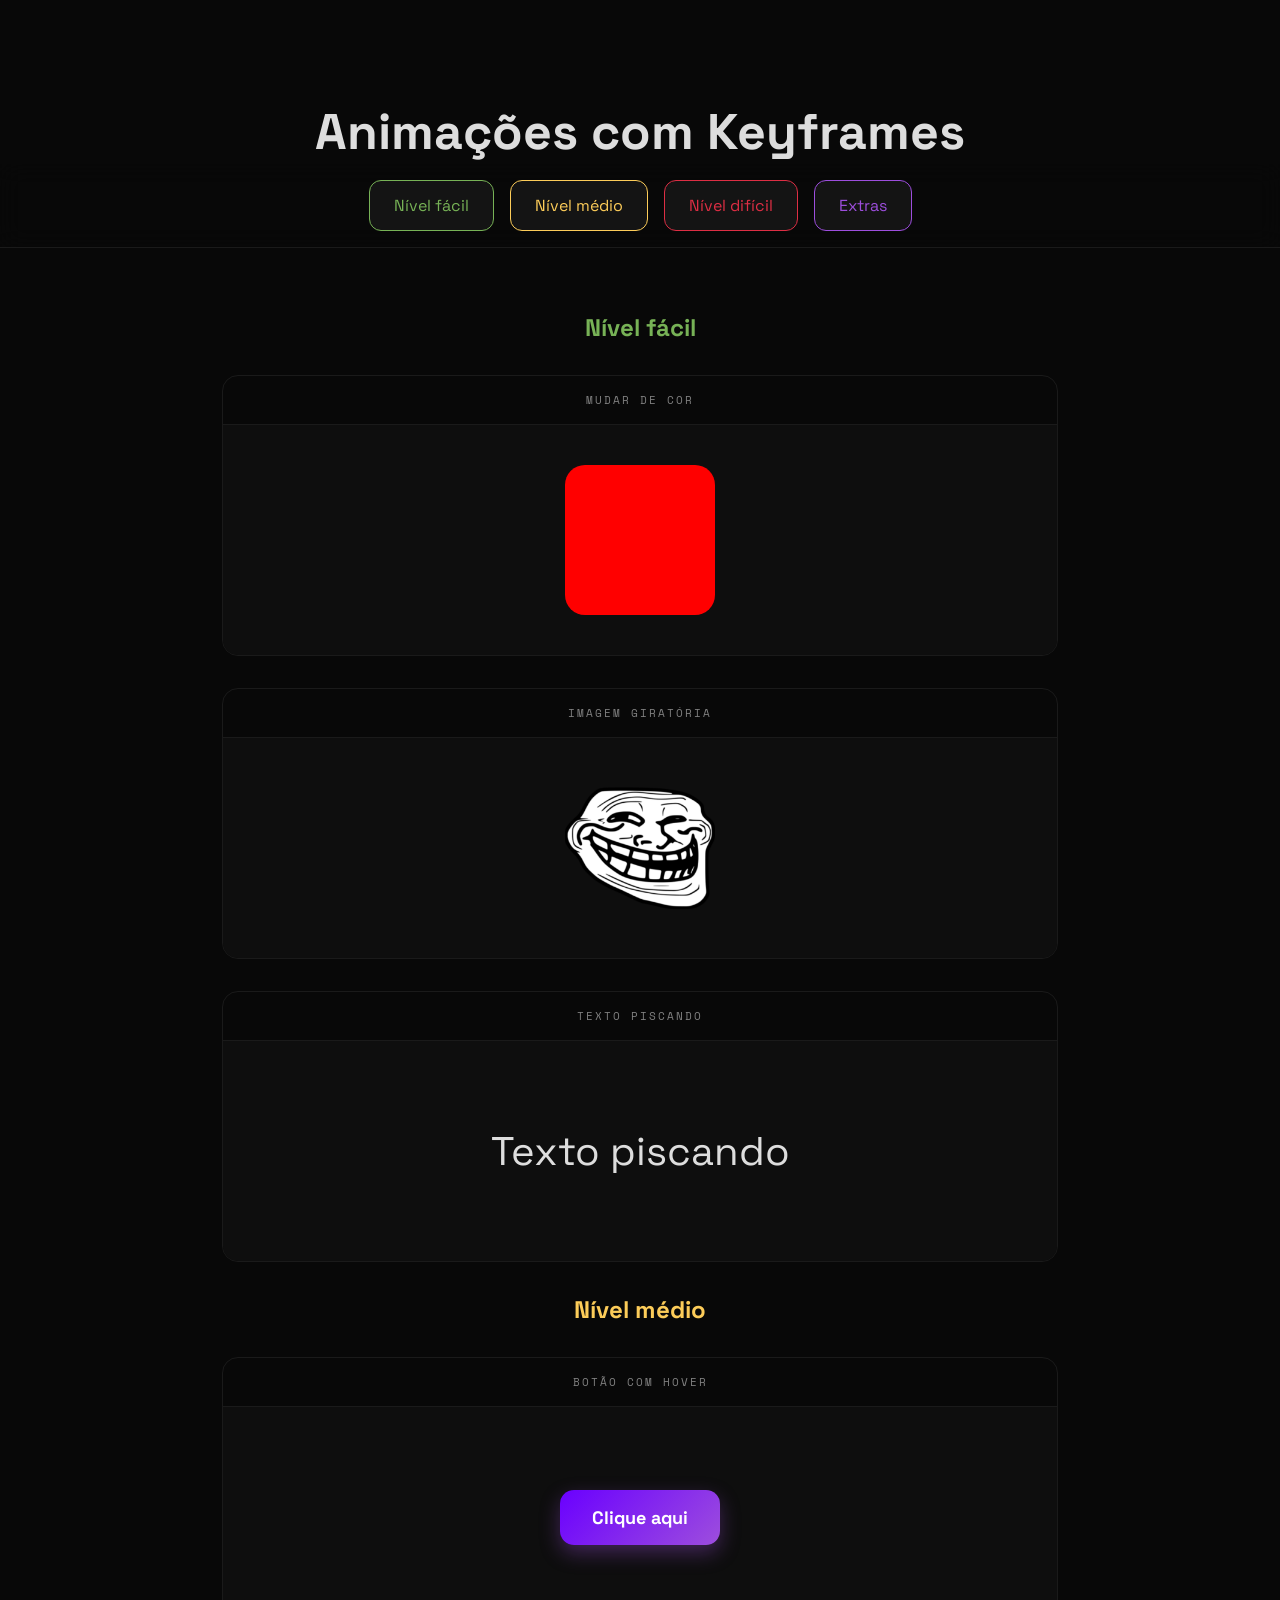
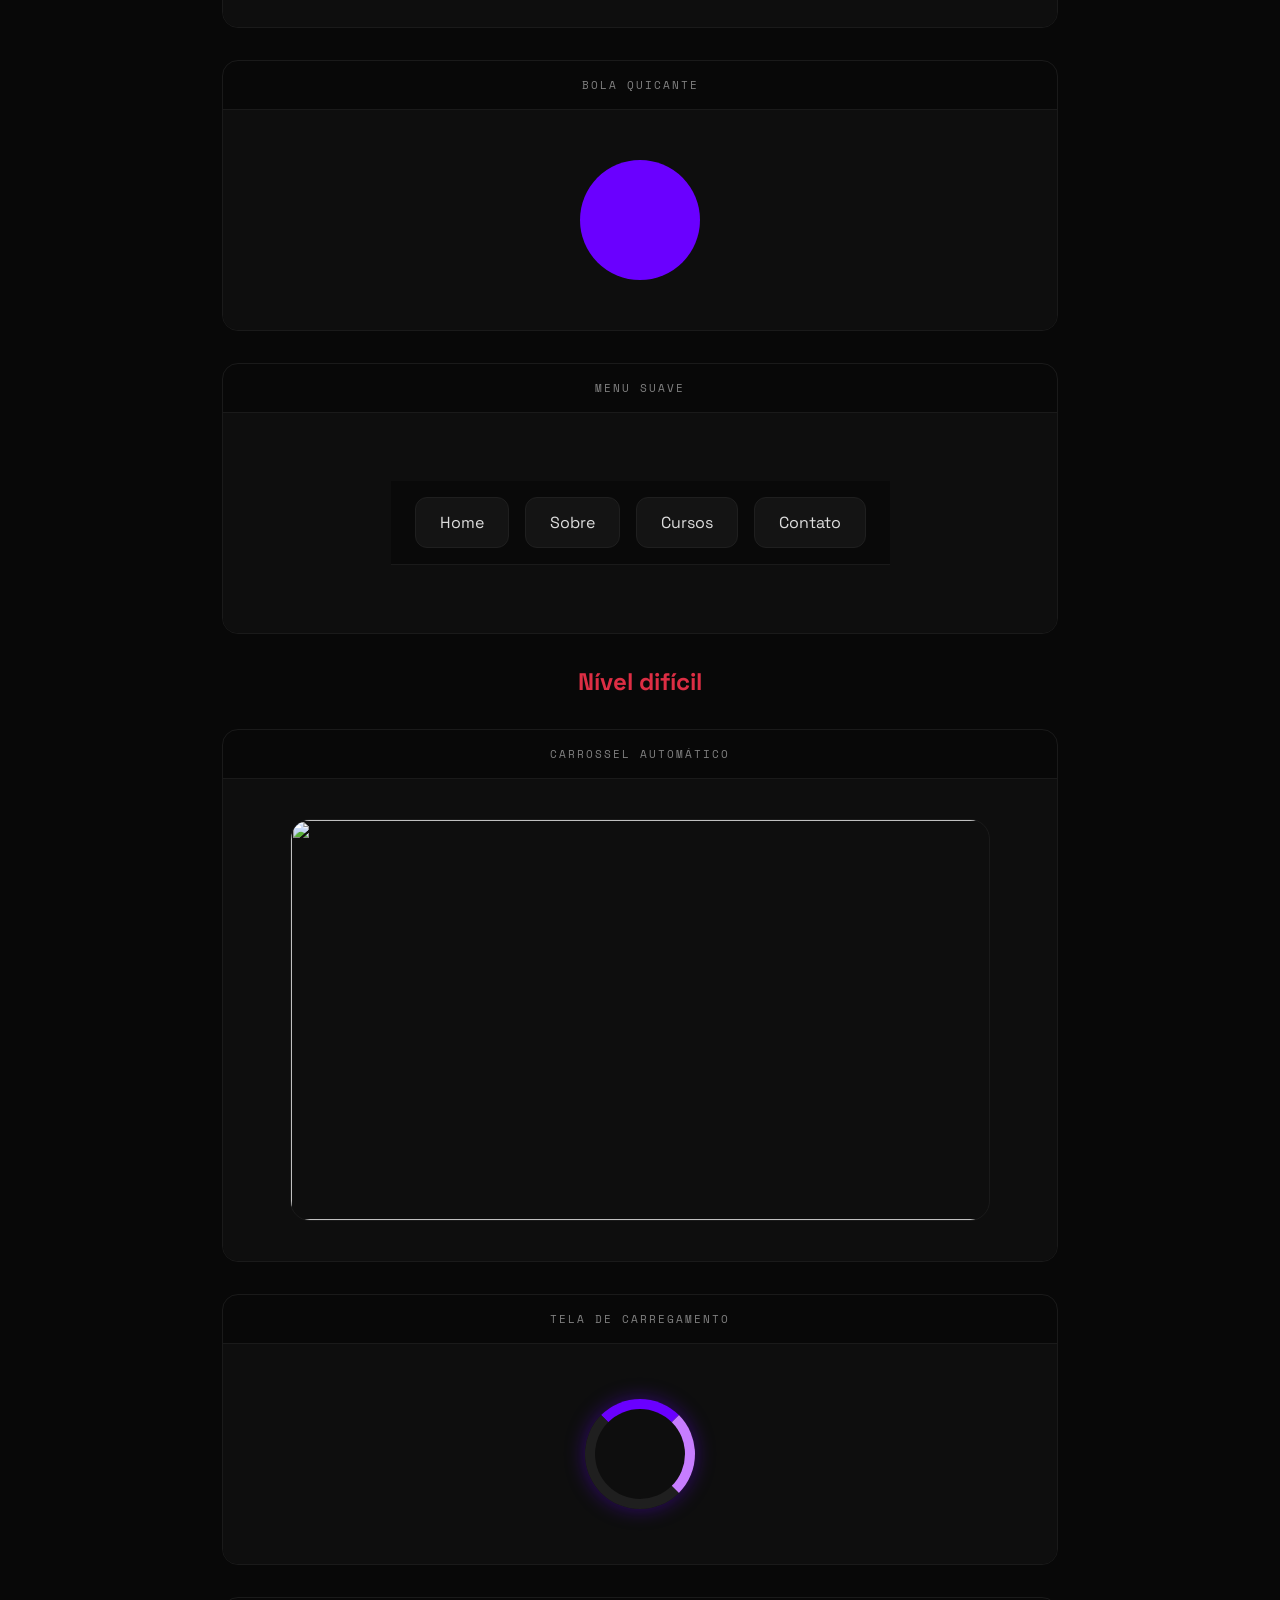
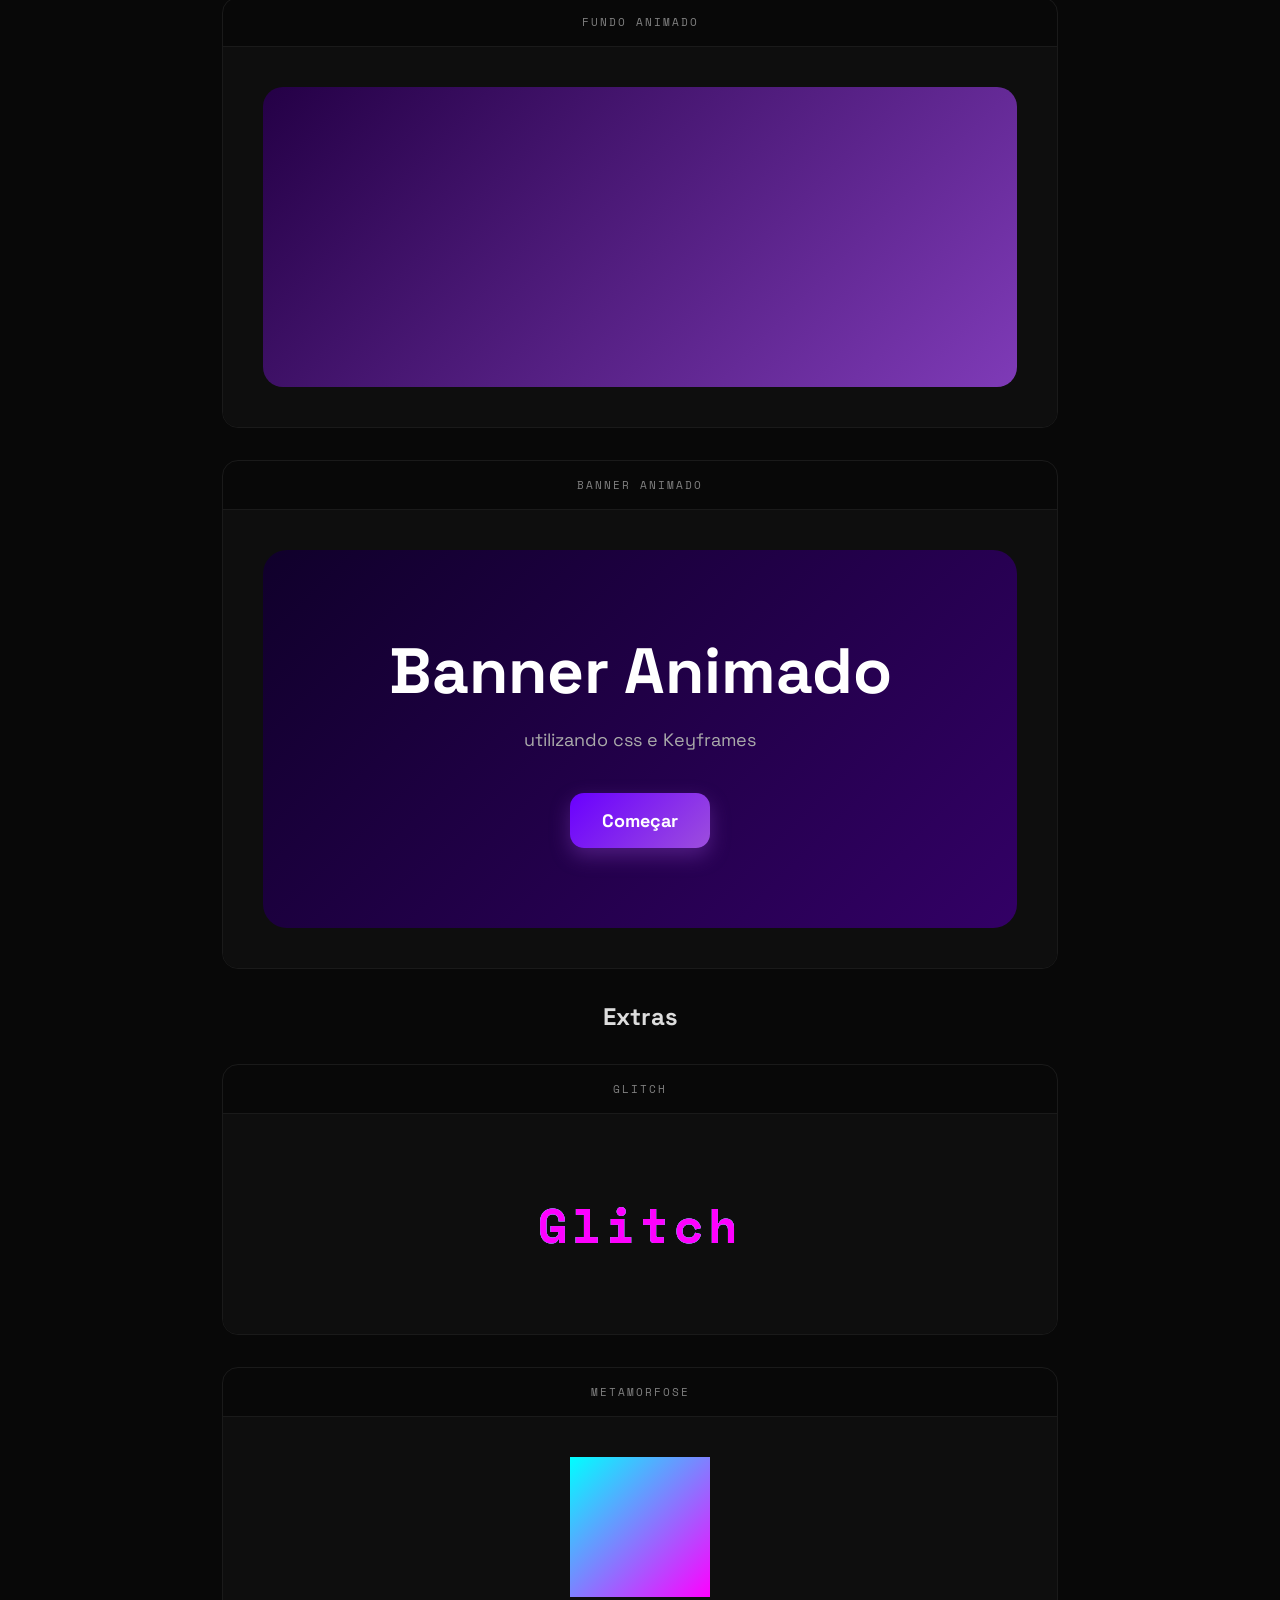
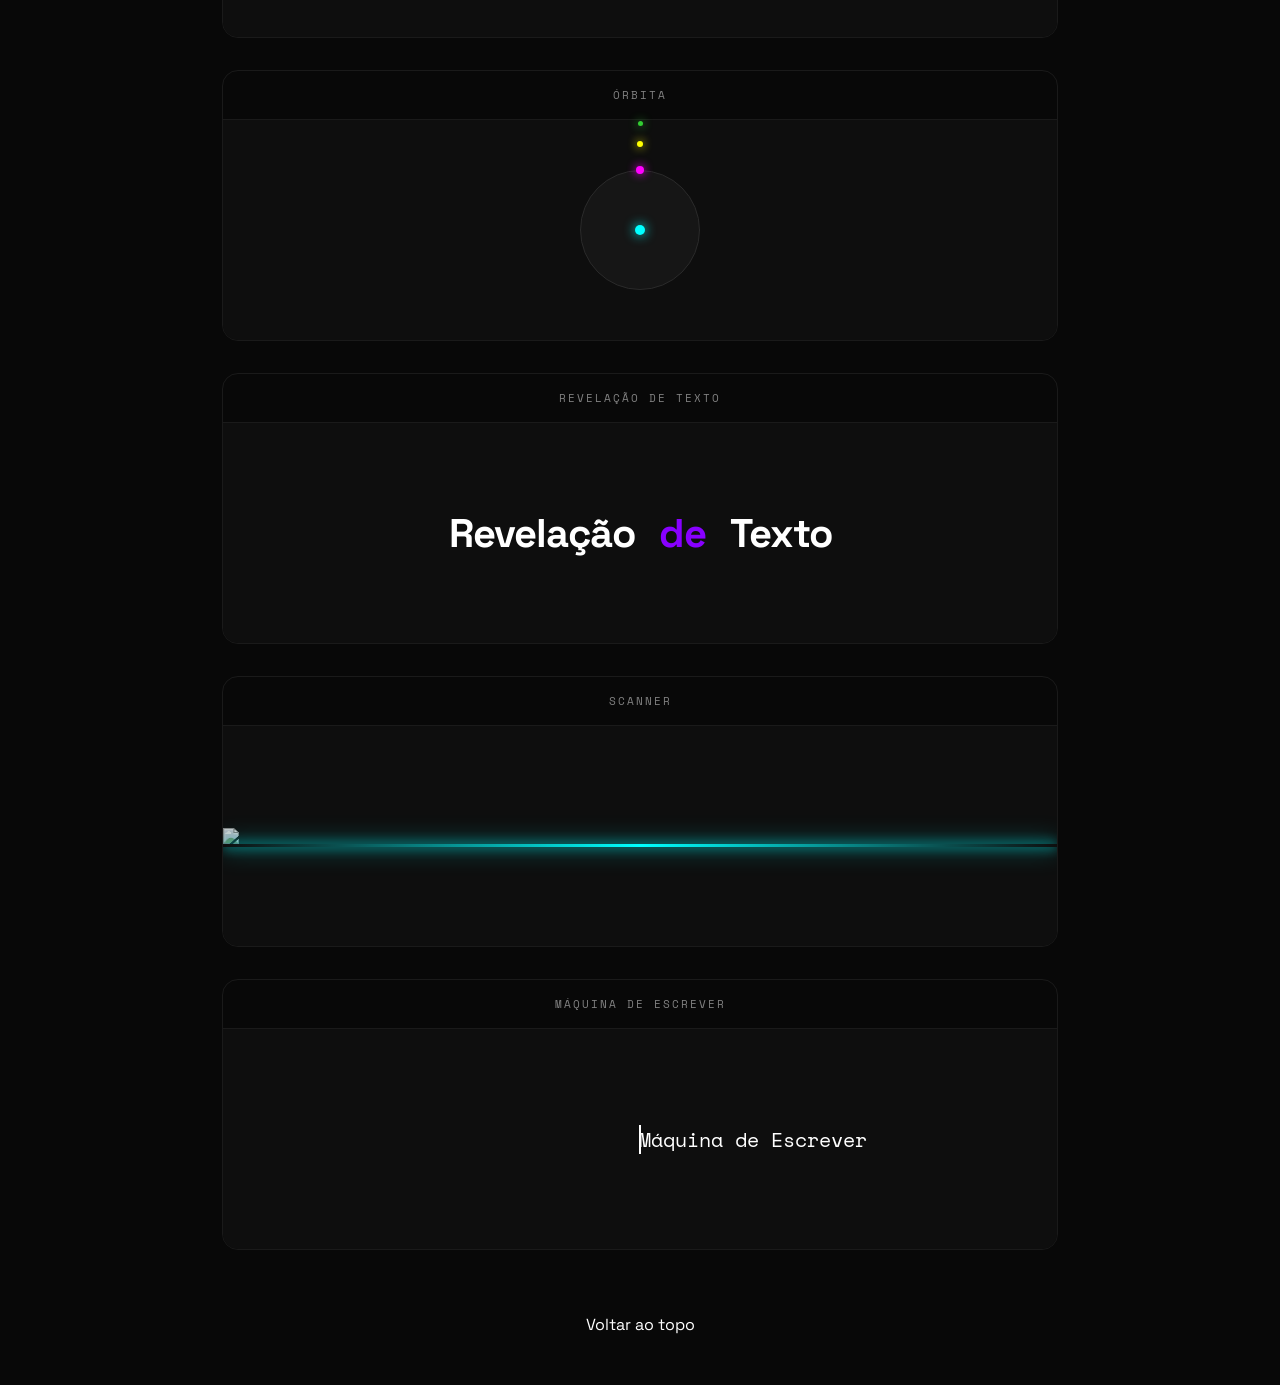
==== index.html @ 0db918b8 "adiciona menu para navegação facil" ====
<!doctype html>
<html lang="pt-br">
  <head>
    <meta charset="UTF-8" />
    <meta name="viewport" content="width=device-width, initial-scale=1.0" />
    <title>Keyframes CSS</title>
    <link rel="stylesheet" href="style.css" />
  </head>
  <body>
    <header>
      <h1>Animações com Keyframes</h1>
    </header>
    <nav>
      <a href="#facil" class="facil">Nível fácil</a>
      <a href="#medio" class="medio">Nível médio</a>
      <a href="#dificil" class="dificil">Nível difícil</a>
      <a href="#extra" class="extra">Extras</a>
    </nav>
    <main>

      <h2 class="facil" id="facil">Nível fácil</h2>
      <section>
        <h2>Mudar de cor</h2>
        <article>
          <div class="caixa"></div>
        </article>
      </section>
      <section>
        <h2>Imagem giratória</h2>
        <article>
          <div class="img">
            <img src="Trollface.png" width="150" />
          </div>
        </article>
      </section>
      <section>
        <h2>Texto piscando</h2>
        <article>
          <div class="piscando">Texto piscando</div>
        </article>
      </section>
      <h2 class="medio" id="medio">Nível médio</h2>
      <section>
        <h2>Botão com hover</h2>
        <article>
          <div class="botao">
            <button type="button">Clique aqui</button>
          </div>
        </article>
      </section>
      <section>
        <h2>Bola quicante</h2>
        <article>
          <div class="bola"></div>
        </article>
      </section>
      <section>
        <h2>Menu suave</h2>
        <article>
          <div class="menu">
            <nav>
              <a>Home</a>
              <a>Sobre</a>
              <a>Cursos</a>
              <a>Contato</a>
            </nav>
          </div>
        </article>
      </section>
      <h2 class="dificil" id="dificil">Nível difícil</h2>
      <section>
        <h2>Carrossel automático</h2>
        <article>
          <div class="carrossel">
            <div class="slides">
              <img src="https://picsum.photos/id/1015/700/400" />
              <img src="https://picsum.photos/id/1016/700/400" />
              <img src="https://picsum.photos/id/1018/700/400" />
              <img src="https://picsum.photos/id/1020/700/400" />
            </div>
          </div>
        </article>
      </section>
      <section>
        <h2>Tela de carregamento</h2>
        <article>
          <div class="loader"></div>
        </article>
      </section>
      <section>
        <h2>Fundo animado</h2>
        <article>
          <div class="fundoanimado"></div>
        </article>
      </section>
      <section>
        <h2>Banner animado</h2>
        <article>
          <div class="banner">
            <h1>Banner Animado</h1>
            <span>utilizando css e Keyframes</span>
            <br />
            <br />
            <br />
            <div class="botao">
              <button type="button">Começar</button>
            </div>
          </div>
        </article>
      </section>
      <h2 class="extra" id="extra">Extras</h2>
      <section>
        <h2>Glitch</h2>
        <article>
          <strong class="glitch">Glitch</strong>
        </article>
      </section>
      <section>
        <h2>Metamorfose</h2>
        <article>
          <div class="metamorfose"></div>
        </article>
      </section>
      <section>
        <h2>Órbita</h2>
        <article>
          <div class="orbita">
            <span></span>
            <span></span>
            <span></span>
          </div>
        </article>
      </section>
      <section>
        <h2>Revelação de Texto</h2>
        <article>
          <p class="revelar">
            <span>Revelação</span>
            <span>de</span>
            <span>Texto</span>
          </p>
        </article>
      </section>
      <section>
        <h2>Scanner</h2>
        <article>
          <figure class="scanner">
            <img src="https://picsum.photos/id/1025/700/400" />
          </figure>
        </article>
      </section>
      <section>
        <h2>Máquina de Escrever</h2>
        <article>
          <p class="maquinadeescrever">Máquina de Escrever</p>
        </article>
      </section>
    </main>
    <footer>
      <a href="#">Voltar ao topo</a>
    </footer>
  </body>
</html>
---- style.css ----
@import url("https://fonts.googleapis.com/css2?family=Space+Mono:wght@400;700&family=Space+Grotesk:wght@300;500;700&display=swap");

html {
  scroll-behavior: smooth;
}

* {
  margin: 0;
  padding: 0;
  box-sizing: border-box;
}

body {
  background-color: #080808;
  color: #ddd;
  font-family: "Space Grotesk", sans-serif;
}

header h1 {
  text-align: center;
  padding: 100px;
  animation: neon 10s infinite alternate;
  font-size: 50px;
  margin-bottom: -100px;
}

nav {
  display: flex;
  gap: 16px;
  justify-content: center;
  flex-wrap: wrap;
  padding: 16px 24px;
  position: sticky;
  top: 0;
  z-index: 100;
  background: rgba(8, 8, 8, 0.75);
  backdrop-filter: blur(12px);
  border-bottom: 1px solid #1a1a1a;
}

nav a {
  text-decoration: none;
  color: #ddd;
  background: #141414;
  padding: 14px 24px;
  border-radius: 12px;
  border: 1px solid #1f1f1f;
  transition: 0.3s ease;
  cursor: pointer;
}
nav a.facil {
  color: #77b256;
  border-color: #77b256;
}

nav a.medio {
  color: #fccc59;
  border-color: #fccc59;
}

nav a.dificil {
  color: #dd2e44;
  border-color: #dd2e44;
}

nav a.extra {
  color: #9d4edd;
  border-color: #9d4edd;
}

nav a.facil:hover {
  background: #77b256;
  color: #fff;
  box-shadow: 0 10px 20px rgba(119, 178, 86, 0.3);
}

nav a.medio:hover {
  background: #fccc59;
  color: #fff;
  box-shadow: 0 10px 20px rgba(252, 204, 89, 0.3);
}

nav a.dificil:hover {
  background: #dd2e44;
  color: #fff;
  box-shadow: 0 10px 20px rgba(221, 46, 68, 0.3);
}

nav a.extra:hover {
  background: #9d4edd;
  color: #fff;
  box-shadow: 0 10px 20px rgba(157, 77, 237, 0.3);
}

#facil,
#medio,
#dificil,
#extra {
  scroll-margin-top: 100px;
}

hr {
  margin: 0 auto;
  width: 500px;
  color: rgb(51, 51, 51);
}

h2 {
  text-align: center;
}

.facil {
  color: #77b256;
}

.medio {
  color: #fccc59;
}

.dificil {
  color: #dd2e44;
}

.caixa {
  border-radius: 20px;
  width: 150px;
  height: 150px;
  background-color: rgb(255, 0, 0);
  animation: cor 10s infinite alternate linear;
}

.img {
  animation: girar 10s infinite linear;
}

.img img {
  width: 150px;
  display: block;
}

.piscando {
  font-size: 40px;
  animation: piscando 2s infinite alternate linear;
}

.botao button {
  background: linear-gradient(135deg, #6a00ff, #9d4edd);
  color: white;
  border: none;
  padding: 16px 32px;
  font-size: 18px;
  font-family: "Space Grotesk", sans-serif;
  font-weight: bold;
  border-radius: 14px;
  cursor: pointer;
  transition: all 0.3s ease;
  box-shadow: 0 8px 20px rgba(157, 78, 221, 0.35);
}

.botao button:hover {
  transform: translateY(-4px) scale(1.05);
  box-shadow: 0 12px 28px rgba(157, 78, 221, 0.5);
  background: linear-gradient(135deg, #7b2cff, #c77dff);
}

.bola {
  border-radius: 100%;
  width: 120px;
  height: 120px;
  background-color: #6a00ff;
  animation: quicar 3s infinite linear;
}

.menu {
  display: flex;
  gap: 16px;
  justify-content: center;
  flex-wrap: wrap;
  animation: aparecerMenu 1s ease-out;
}

.menu nav {
  display: flex;
  gap: 16px;
  flex-wrap: wrap;
  justify-content: center;
}

.menu a {
  text-decoration: none;
  color: #ddd;
  background: #141414;
  padding: 14px 24px;
  border-radius: 12px;
  border: 1px solid #1f1f1f;
  transition: 0.3s ease;
  cursor: pointer;
}

.menu a:hover {
  background: #6a00ff;
  transform: translateY(-4px);
  box-shadow: 0 10px 20px rgba(106, 0, 255, 0.3);
}

.carrossel {
  width: 700px;
  max-width: 100%;
  border-radius: 20px;
  overflow: hidden;
  border: 1px solid #1a1a1a;
}

.slides {
  display: flex;
  width: max-content;
  animation: slide 16s infinite ease-in-out;
}

.slides img {
  width: 700px;
  height: 400px;
  object-fit: cover;
  flex-shrink: 0;
  display: block;
  transition: transform 0.5s;
}

.slides img:hover {
  transform: scale(1.05);
}

.loader {
  width: 110px;
  height: 110px;
  border-radius: 50%;
  border: 10px solid #1f1f1f;
  border-top: 10px solid #6a00ff;
  border-right: 10px solid #c77dff;
  animation: girar 1s linear infinite;
  box-shadow: 0 0 20px rgba(106, 0, 255, 0.4);
}

.fundoanimado {
  width: 900px;
  max-width: 100%;
  min-height: 300px;
  border-radius: 20px;
  background: linear-gradient(-45deg, #6a00ff, #3c096c, #9d4edd, #240046);
  background-size: 400% 400%;
  animation: fundoanimado 12s infinite linear;
}

.banner {
  width: 900px;
  max-width: 100%;
  padding: 80px 32px;
  border-radius: 24px;
  text-align: center;
  background: linear-gradient(135deg, #10002b, #440083, #6d00d3);
  background-size: 300% 300%;
  animation: fundoanimado 8s linear infinite;
  position: relative;
}

.banner h1 {
  position: relative;
  font-size: 64px;
  margin-bottom: 16px;
  color: white;
  animation: flutuar 3s ease-in-out infinite;
}

.banner span {
  color: #aaa;
  font-size: 18px;
}

main {
  max-width: 900px;
  margin: 0 auto;
  padding: 64px 32px;
  display: grid;
  gap: 32px;
}

section {
  border: 1px solid #1a1a1a;
  border-radius: 16px;
  overflow: hidden;
  position: relative;
  z-index: 1;
}

section h2 {
  font-family: "Space Mono", monospace;
  font-size: 11px;
  font-weight: 400;
  color: #808080;
  letter-spacing: 2px;
  text-transform: uppercase;
  padding: 16px 24px;
  border-bottom: 1px solid #1a1a1a;
}

section > article {
  background: #0e0e0e;
  min-height: 220px;
  display: flex;
  justify-content: center;
  align-items: center;
  padding: 40px;
}

section > p {
  font-size: 11px;
  color: #333;
  padding: 12px 24px;
  border-top: 1px solid #1a1a1a;
}

@keyframes cor {
  0% {
    background-color: rgb(255, 0, 0);
  }
  25% {
    background-color: orange;
  }
  50% {
    background-color: yellow;
  }
  75% {
    background-color: rgb(12, 138, 255);
  }
  100% {
    background-color: rgb(111, 0, 255);
  }
}

@keyframes girar {
  from {
    transform: rotate(0deg);
  }
  to {
    transform: rotate(360deg);
  }
}

@keyframes piscando {
  0% {
    opacity: 0;
  }
  100% {
    opacity: 1;
  }
}

@keyframes quicar {
  70% {
    transform: translateY(0px);
  }
  80% {
    transform: translateY(-18px);
  }
  90% {
    transform: translateY(0px);
  }
  95% {
    transform: translateY(-8.4px);
  }
  97% {
    transform: translateY(0px);
  }
  99% {
    transform: translateY(-3.6px);
  }
  100% {
    transform: translateY(0);
  }
}

@keyframes aparecerMenu {
  from {
    opacity: 0;
    transform: translateY(-40px);
  }
  to {
    opacity: 1;
    transform: translateY(0);
  }
}

@keyframes slide {
  0%,
  20% {
    transform: translateX(0);
  }
  25%,
  45% {
    transform: translateX(-700px);
  }
  50%,
  70% {
    transform: translateX(-1400px);
  }
  75%,
  95% {
    transform: translateX(-2100px);
  }
  100% {
    transform: translateX(0);
  }
}

@keyframes fundoanimado {
  0% {
    background-position: 0% 50%;
  }
  50% {
    background-position: 100% 50%;
  }
  100% {
    background-position: 0% 50%;
  }
}

@keyframes flutuar {
  0%,
  100% {
    transform: translateY(0);
  }
  50% {
    transform: translateY(-10px);
  }
}

@keyframes neon {
  0% {
    text-shadow:
      0 0 10px rgb(255, 0, 0),
      0 0 20px rgb(255, 0, 0);
  }
  25% {
    text-shadow:
      0 0 10px orange,
      0 0 20px orange;
  }
  50% {
    text-shadow:
      0 0 10px yellow,
      0 0 20px yellow;
  }
  75% {
    text-shadow:
      0 0 10px rgb(12, 138, 255),
      0 0 20px rgb(12, 138, 255);
  }
  100% {
    text-shadow:
      0 0 10px rgb(111, 0, 255),
      0 0 20px rgb(111, 0, 255);
  }
}

.glitch {
  display: inline-block;
  font-family: "Space Mono", monospace;
  font-size: 48px;
  font-weight: 700;
  color: white;
  position: relative;
  letter-spacing: 5px;
}

.glitch::before,
.glitch::after {
  content: "Glitch";
  position: absolute;
  top: 0;
  left: 0;
}

.glitch::before {
  color: cyan;
  animation: g1 3s infinite;
}

.glitch::after {
  color: magenta;
  animation: g2 3s infinite;
}

@keyframes g1 {
  0%,
  85%,
  100% {
    opacity: 0;
    transform: translateX(0);
  }
  87% {
    opacity: 1;
    transform: translateX(-4px);
  }
  89% {
    opacity: 1;
    transform: translateX(4px);
  }
  91% {
    opacity: 0;
  }
}

@keyframes g2 {
  0%,
  85%,
  100% {
    opacity: 0;
    transform: translateX(0);
  }
  87% {
    opacity: 1;
    transform: translateX(4px);
  }
  89% {
    opacity: 1;
    transform: translateX(-4px);
  }
  91% {
    opacity: 0;
  }
}

.metamorfose {
  width: 140px;
  height: 140px;
  background: linear-gradient(135deg, cyan, magenta);
  animation: metamorfose 8s ease-in-out infinite;
}

@keyframes metamorfose {
  0% {
    border-radius: 60% 40% 30% 70% / 60% 30% 70% 40%;
  }
  20% {
    border-radius: 30% 60% 70% 40% / 50% 60% 30% 60%;
  }
  40% {
    border-radius: 50% 50% 20% 80% / 25% 80% 20% 75%;
  }
  60% {
    border-radius: 70% 30% 60% 40% / 40% 40% 60% 60%;
  }
  80% {
    border-radius: 20% 80% 40% 60% / 70% 20% 80% 30%;
  }
  100% {
    border-radius: 60% 40% 30% 70% / 60% 30% 70% 40%;
  }
}

.orbita {
  width: 120px;
  height: 120px;
  border-radius: 50%;
  background-color: #161616;
  border: 1px solid #2a2a2a;
  position: relative;
  display: flex;
  align-items: center;
  justify-content: center;
}

.orbita::before {
  content: "";
  width: 10px;
  height: 10px;
  border-radius: 50%;
  background-color: cyan;
  box-shadow: 0 0 12px cyan;
}

.orbita span {
  position: absolute;
  border-radius: 50%;
  display: flex;
  align-items: flex-start;
  justify-content: center;
}

.orbita span::after {
  content: "";
  display: block;
  border-radius: 50%;
  margin-top: -4px;
}

.orbita span:nth-child(1) {
  width: 120px;
  height: 120px;
  animation: orbitar 3s linear infinite;
}

.orbita span:nth-child(1)::after {
  width: 8px;
  height: 8px;
  background-color: magenta;
  box-shadow: 0 0 10px magenta;
}

.orbita span:nth-child(2) {
  width: 170px;
  height: 170px;
  animation: orbitar 5s linear infinite reverse;
}

.orbita span:nth-child(2)::after {
  width: 6px;
  height: 6px;
  background-color: yellow;
  box-shadow: 0 0 10px yellow;
}

.orbita span:nth-child(3) {
  width: 210px;
  height: 210px;
  animation: orbitar 8s linear infinite;
}

.orbita span:nth-child(3)::after {
  width: 5px;
  height: 5px;
  background-color: limegreen;
  box-shadow: 0 0 10px limegreen;
}

@keyframes orbitar {
  from {
    transform: rotate(0deg);
  }
  to {
    transform: rotate(360deg);
  }
}

.revelar {
  display: flex;
  gap: 24px;
  font-size: 40px;
  font-weight: 700;
  color: white;
  letter-spacing: -1px;
}

.revelar span {
  display: inline-block;
  opacity: 0;
  transform: translateY(30px);
  animation: revelar 5s cubic-bezier(0.16, 1, 0.3, 1) forwards infinite;
}

.revelar span:nth-child(1) {
  animation-delay: 0s;
}
.revelar span:nth-child(2) {
  animation-delay: 0.15s;
  color: rgb(136, 0, 255);
}
.revelar span:nth-child(3) {
  animation-delay: 0.3s;
}

@keyframes revelar {
  0% {
    opacity: 0;
    transform: translateY(30px);
  }
  60% {
    opacity: 1;
    transform: translateY(-4px);
  }
  80% {
    opacity: 1;
    transform: translateY(2px);
  }
  100% {
    opacity: 1;
    transform: translateY(0);
  }
}

.scanner {
  position: relative;
  width: calc(100% + 80px);
  margin: -40px;
}

.scanner img {
  width: 100%;
  display: block;
  filter: grayscale(60%) brightness(0.8);
}

.scanner::after {
  content: "";
  position: absolute;
  left: 0;
  right: 0;
  height: 3px;
  background: linear-gradient(to right, transparent, cyan, transparent);
  box-shadow:
    0 0 12px cyan,
    0 0 24px cyan;
  animation: scan 3s ease-in-out infinite alternate;
}

@keyframes scan {
  0% {
    top: 1%;
  }
  100% {
    top: 99%;
  }
}

.maquinadeescrever {
  font-family: "Space Mono", monospace;
  font-size: 20px;
  color: #ffffff;
  white-space: nowrap;
  width: 0;
  border-right: 2px solid #ffffff;
  animation:
    digitar 2s steps(26) infinite alternate,
    cursor 0.6s step-end infinite;
}

@keyframes digitar {
  from {
    width: 0;
  }
  to {
    width: 312px;
  }
}

@keyframes cursor {
  0%,
  100% {
    border-color: #ffffff;
  }
  50% {
    border-color: transparent;
  }
}

footer a {
  display: flex;
  color: white;
  text-decoration: none;
  justify-content: center;
  margin-bottom: 50px;
}

footer a:visited {
  display: flex;
  color: white;
  text-decoration: none;
  justify-content: center;
}

footer a:hover {
  color: #d8aeff;
  transition: 0.2s ease;
}
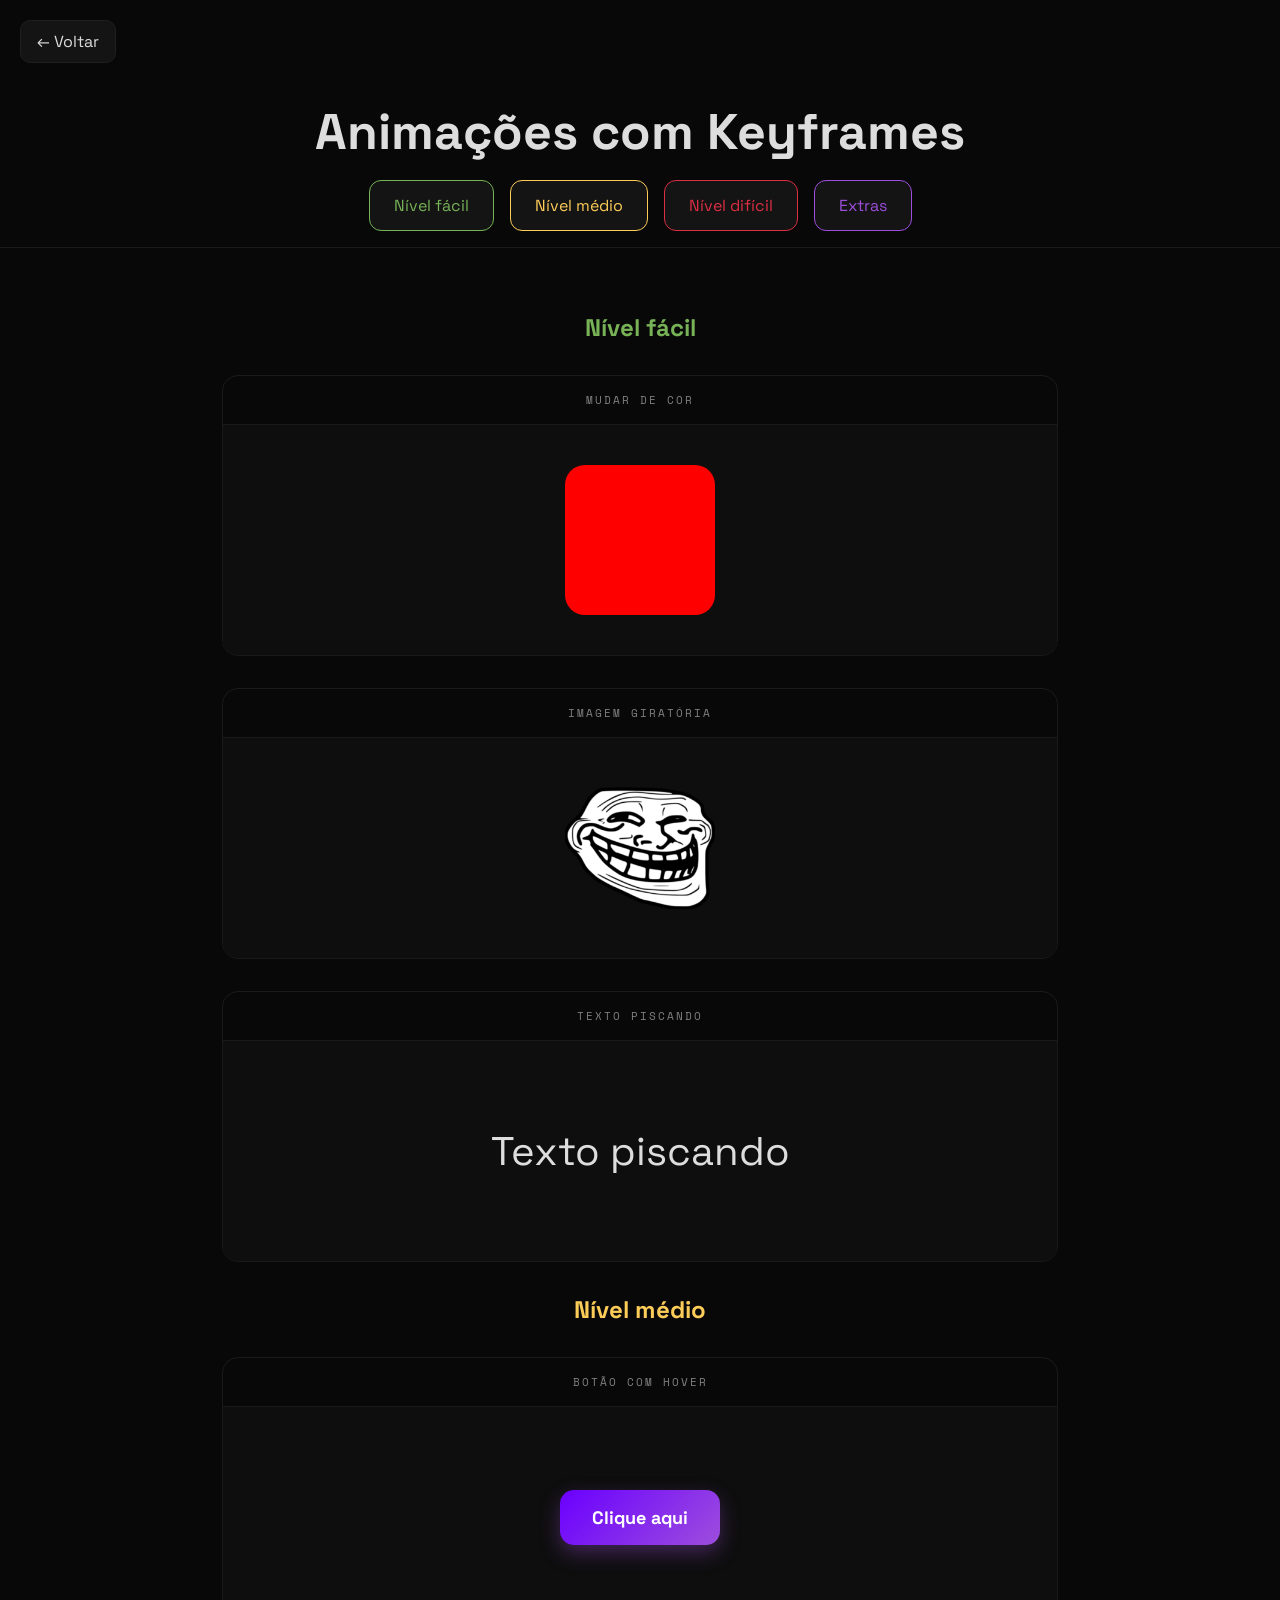
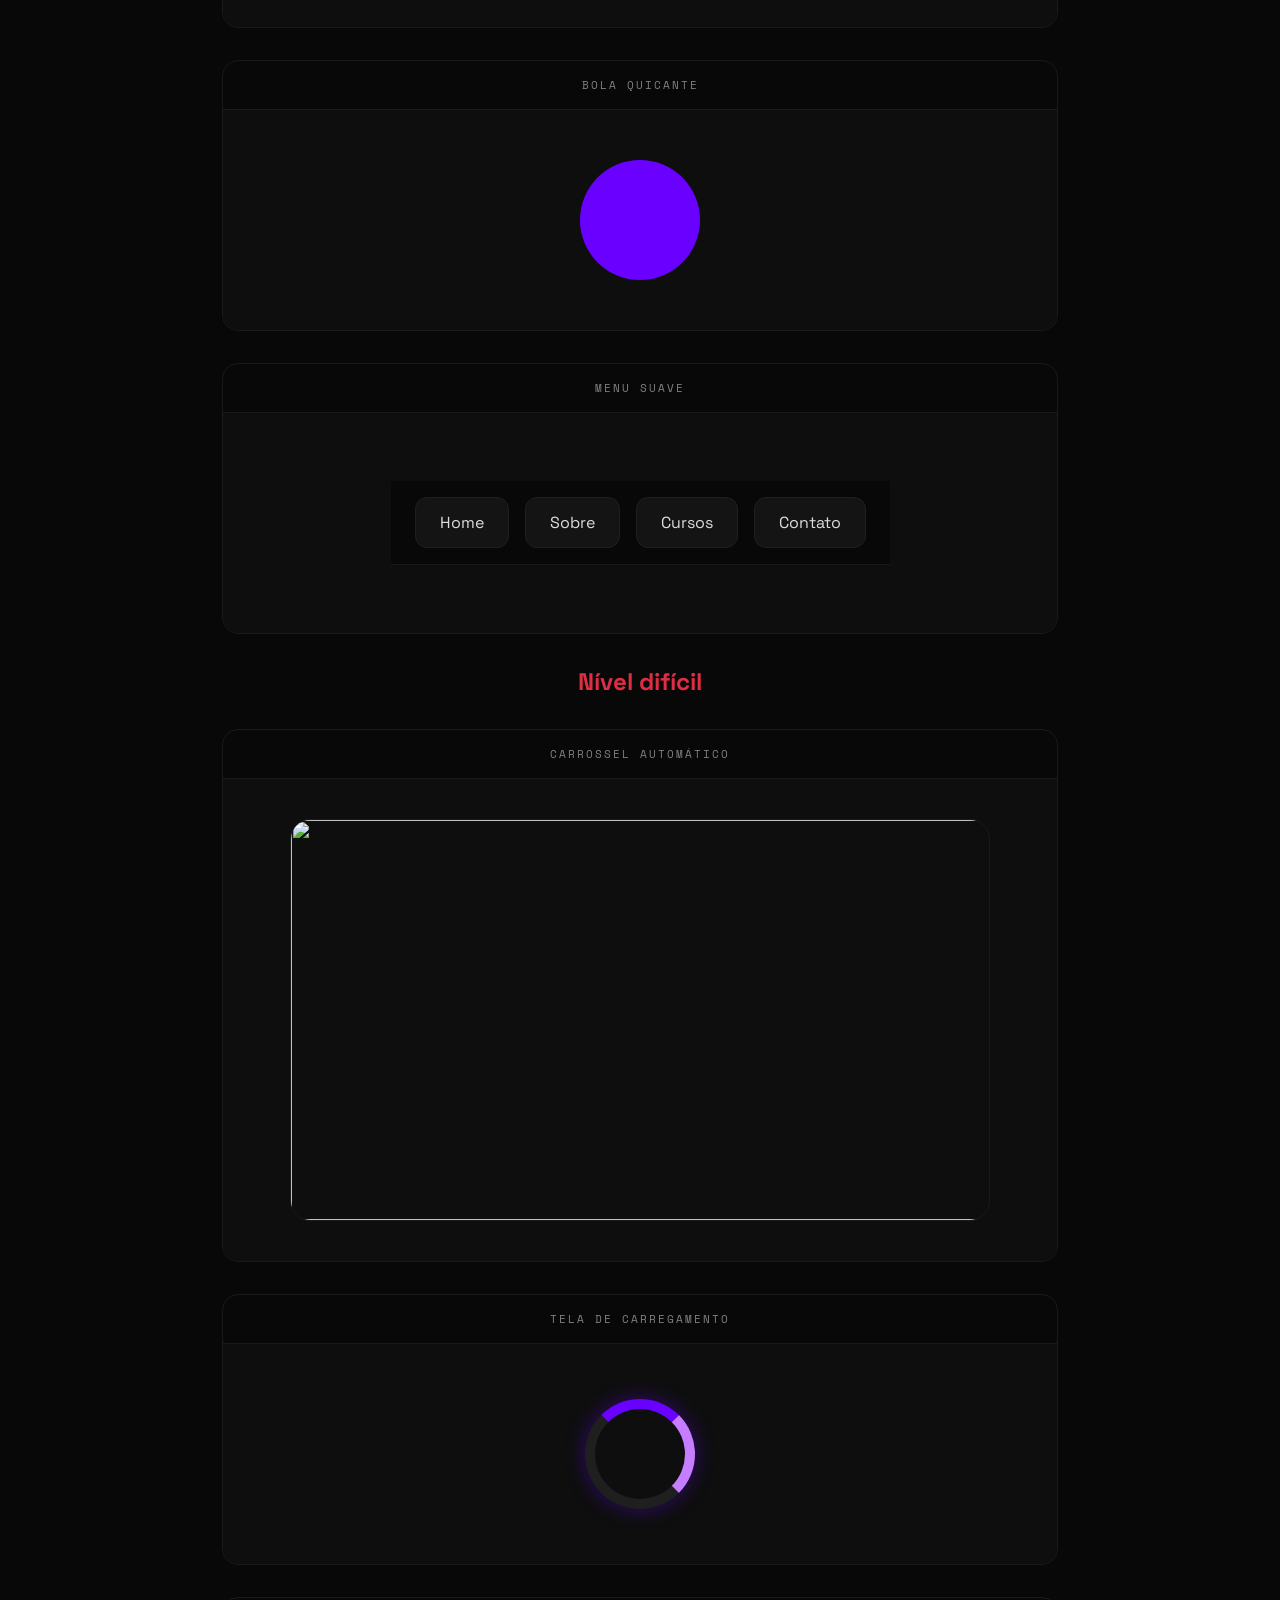
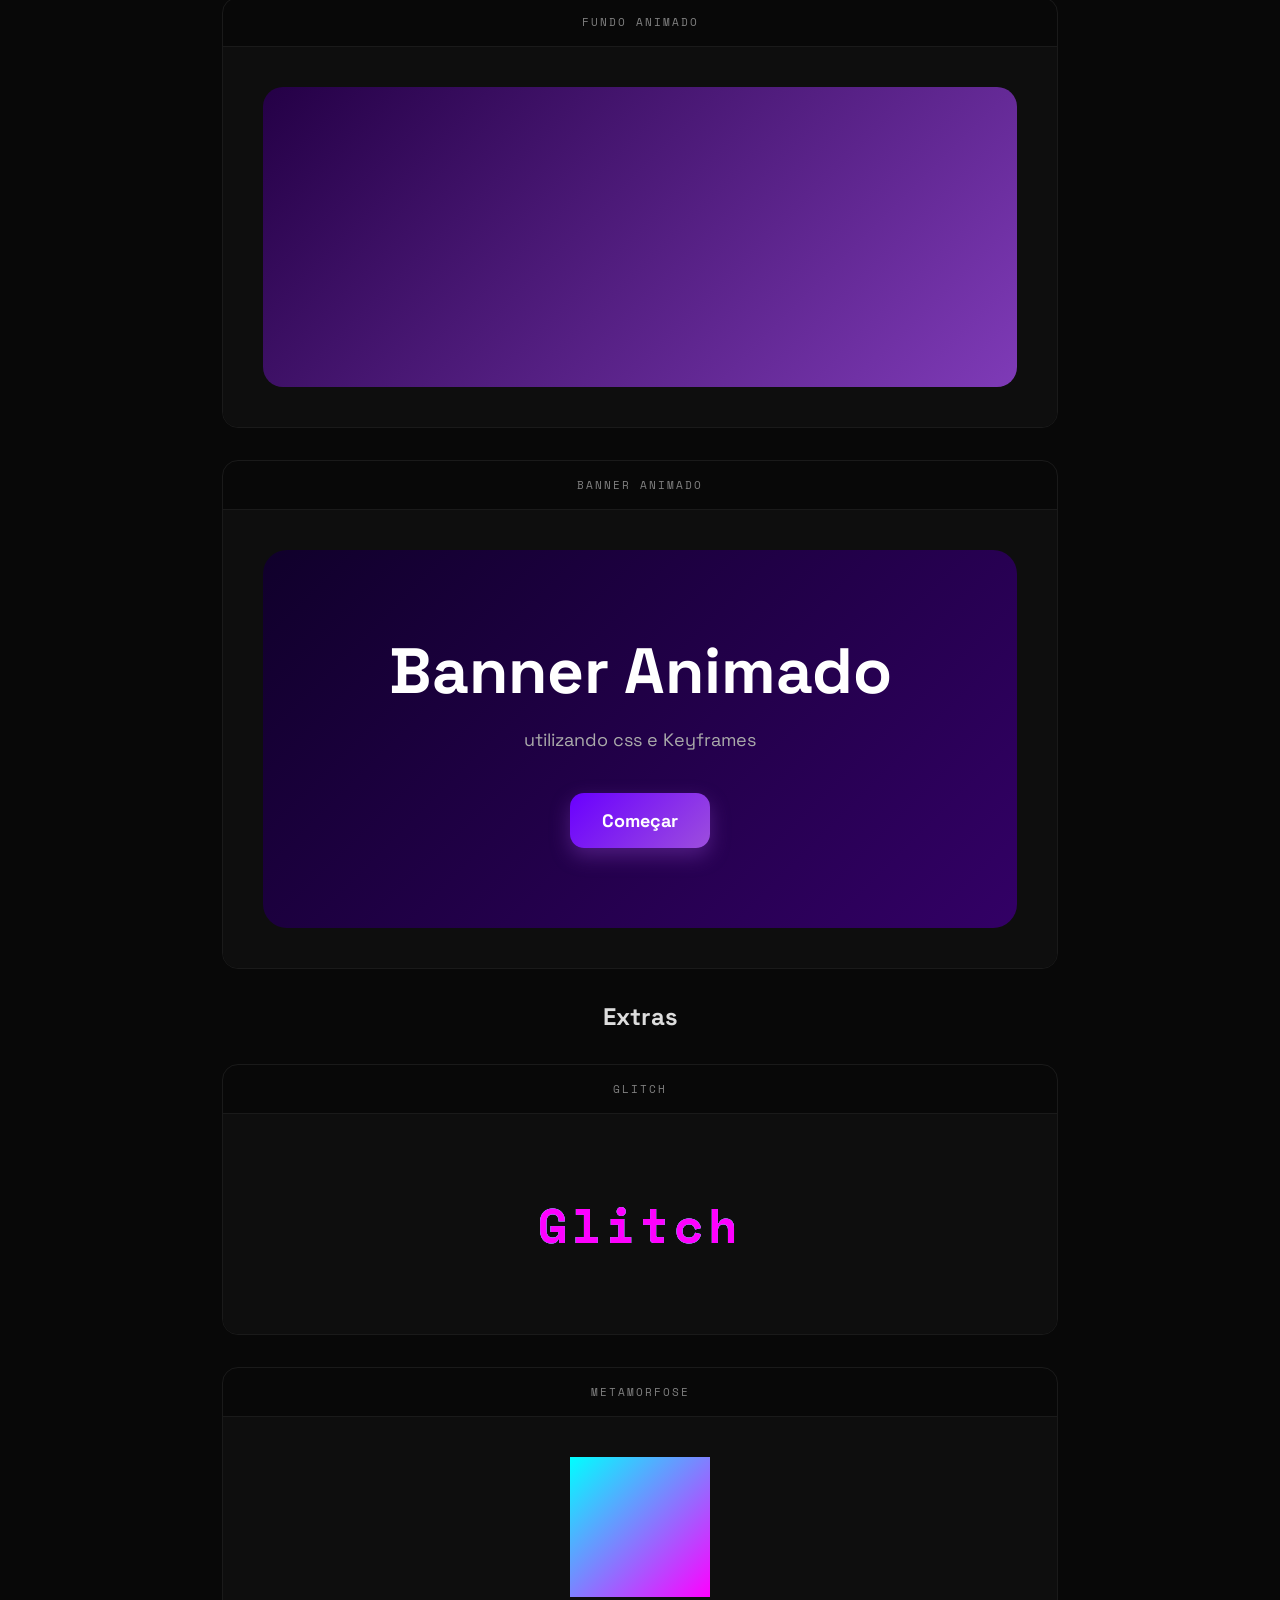
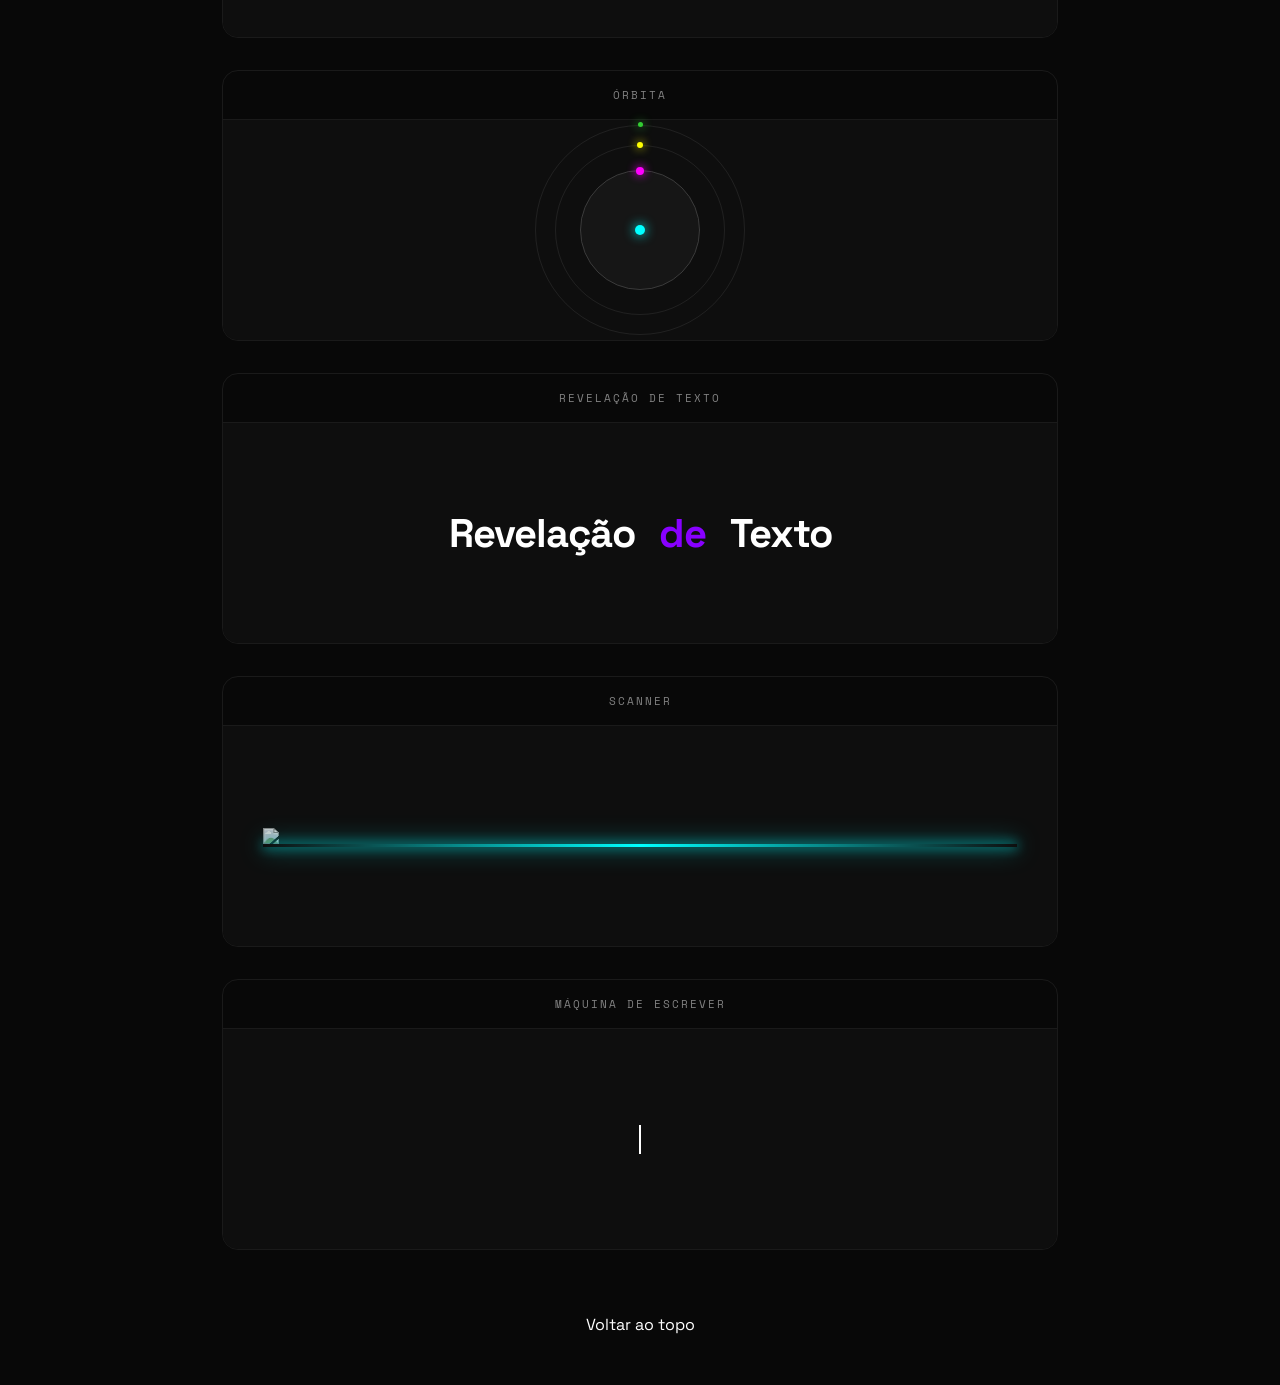
==== commit e4c1677c: "Adiciona botão de voltar" ====
--- a/index.html
+++ b/index.html
@@ -7,6 +7,9 @@
     <link rel="stylesheet" href="style.css" />
   </head>
   <body>
+<a href="projeto-final.html" class="voltar">
+    ← Voltar
+</a>
     <header>
       <h1>Animações com Keyframes</h1>
     </header>
@@ -17,7 +20,6 @@
       <a href="#extra" class="extra">Extras</a>
     </nav>
     <main>
-
       <h2 class="facil" id="facil">Nível fácil</h2>
       <section>
         <h2>Mudar de cor</h2>
@@ -125,9 +127,10 @@
         <h2>Órbita</h2>
         <article>
           <div class="orbita">
-            <span></span>
-            <span></span>
-            <span></span>
+            <div class="centro"></div>
+            <div class="anel anel1"><div class="planeta planeta1"></div></div>
+            <div class="anel anel2"><div class="planeta planeta2"></div></div>
+            <div class="anel anel3"><div class="planeta planeta3"></div></div>
           </div>
         </article>
       </section>
@@ -146,6 +149,7 @@
         <article>
           <figure class="scanner">
             <img src="https://picsum.photos/id/1025/700/400" />
+            <div class="linha-scan"></div>
           </figure>
         </article>
       </section>
@@ -158,6 +162,7 @@
     </main>
     <footer>
       <a href="#">Voltar ao topo</a>
+
     </footer>
   </body>
-</html>
+</html>
--- a/style.css
+++ b/style.css
@@ -22,6 +22,25 @@
   animation: neon 10s infinite alternate;
   font-size: 50px;
   margin-bottom: -100px;
+}
+
+a.voltar {
+  position: absolute;
+  top: 20px;
+  left: 20px;
+  color: #ddd;
+  background: #141414;
+  border: 1px solid #1f1f1f;
+  padding: 10px 16px;
+  border-radius: 10px;
+  text-decoration: none;
+  transition: 0.3s ease;
+  font-family: "Space Grotesk", sans-serif;
+}
+
+a.voltar:hover {
+  background: #6a00ff;
+  box-shadow: 0 10px 20px rgba(106, 0, 255, 0.3);
 }
 
 nav {
@@ -33,8 +52,7 @@
   position: sticky;
   top: 0;
   z-index: 100;
-  background: rgba(8, 8, 8, 0.75);
-  backdrop-filter: blur(12px);
+  background: #080808;
   border-bottom: 1px solid #1a1a1a;
 }
 
@@ -48,6 +66,7 @@
   transition: 0.3s ease;
   cursor: pointer;
 }
+
 nav a.facil {
   color: #77b256;
   border-color: #77b256;
@@ -176,7 +195,6 @@
   gap: 16px;
   justify-content: center;
   flex-wrap: wrap;
-  animation: aparecerMenu 1s ease-out;
 }
 
 .menu nav {
@@ -213,7 +231,7 @@
 
 .slides {
   display: flex;
-  width: max-content;
+  width: 2800px;
   animation: slide 16s infinite ease-in-out;
 }
 
@@ -366,13 +384,13 @@
     transform: translateY(0px);
   }
   95% {
-    transform: translateY(-8.4px);
+    transform: translateY(-8px);
   }
   97% {
     transform: translateY(0px);
   }
   99% {
-    transform: translateY(-3.6px);
+    transform: translateY(-4px);
   }
   100% {
     transform: translateY(0);
@@ -570,8 +588,7 @@
   justify-content: center;
 }
 
-.orbita::before {
-  content: "";
+.centro {
   width: 10px;
   height: 10px;
   border-radius: 50%;
@@ -579,54 +596,53 @@
   box-shadow: 0 0 12px cyan;
 }
 
-.orbita span {
+.anel {
   position: absolute;
   border-radius: 50%;
   display: flex;
   align-items: flex-start;
   justify-content: center;
-}
-
-.orbita span::after {
-  content: "";
-  display: block;
-  border-radius: 50%;
-  margin-top: -4px;
-}
-
-.orbita span:nth-child(1) {
+  border: 1px solid rgba(255, 255, 255, 0.08);
+}
+
+.anel1 {
   width: 120px;
   height: 120px;
   animation: orbitar 3s linear infinite;
 }
 
-.orbita span:nth-child(1)::after {
+.anel2 {
+  width: 170px;
+  height: 170px;
+  animation: orbitar 5s linear infinite reverse;
+}
+
+.anel3 {
+  width: 210px;
+  height: 210px;
+  animation: orbitar 8s linear infinite;
+}
+
+.planeta {
+  border-radius: 50%;
+  margin-top: -4px;
+}
+
+.planeta1 {
   width: 8px;
   height: 8px;
   background-color: magenta;
   box-shadow: 0 0 10px magenta;
 }
 
-.orbita span:nth-child(2) {
-  width: 170px;
-  height: 170px;
-  animation: orbitar 5s linear infinite reverse;
-}
-
-.orbita span:nth-child(2)::after {
+.planeta2 {
   width: 6px;
   height: 6px;
   background-color: yellow;
   box-shadow: 0 0 10px yellow;
 }
 
-.orbita span:nth-child(3) {
-  width: 210px;
-  height: 210px;
-  animation: orbitar 8s linear infinite;
-}
-
-.orbita span:nth-child(3)::after {
+.planeta3 {
   width: 5px;
   height: 5px;
   background-color: limegreen;
@@ -655,16 +671,18 @@
   display: inline-block;
   opacity: 0;
   transform: translateY(30px);
-  animation: revelar 5s cubic-bezier(0.16, 1, 0.3, 1) forwards infinite;
+  animation: revelar 5s ease-out forwards infinite;
 }
 
 .revelar span:nth-child(1) {
   animation-delay: 0s;
 }
+
 .revelar span:nth-child(2) {
   animation-delay: 0.15s;
   color: rgb(136, 0, 255);
 }
+
 .revelar span:nth-child(3) {
   animation-delay: 0.3s;
 }
@@ -690,8 +708,8 @@
 
 .scanner {
   position: relative;
-  width: calc(100% + 80px);
-  margin: -40px;
+  width: 100%;
+  margin: 0;
 }
 
 .scanner img {
@@ -700,8 +718,7 @@
   filter: grayscale(60%) brightness(0.8);
 }
 
-.scanner::after {
-  content: "";
+.linha-scan {
   position: absolute;
   left: 0;
   right: 0;
@@ -727,10 +744,11 @@
   font-size: 20px;
   color: #ffffff;
   white-space: nowrap;
+  overflow: hidden;
   width: 0;
   border-right: 2px solid #ffffff;
   animation:
-    digitar 2s steps(26) infinite alternate,
+    digitar 2s steps(21) infinite alternate,
     cursor 0.6s step-end infinite;
 }
 
@@ -739,7 +757,7 @@
     width: 0;
   }
   to {
-    width: 312px;
+    width: 210px;
   }
 }
 
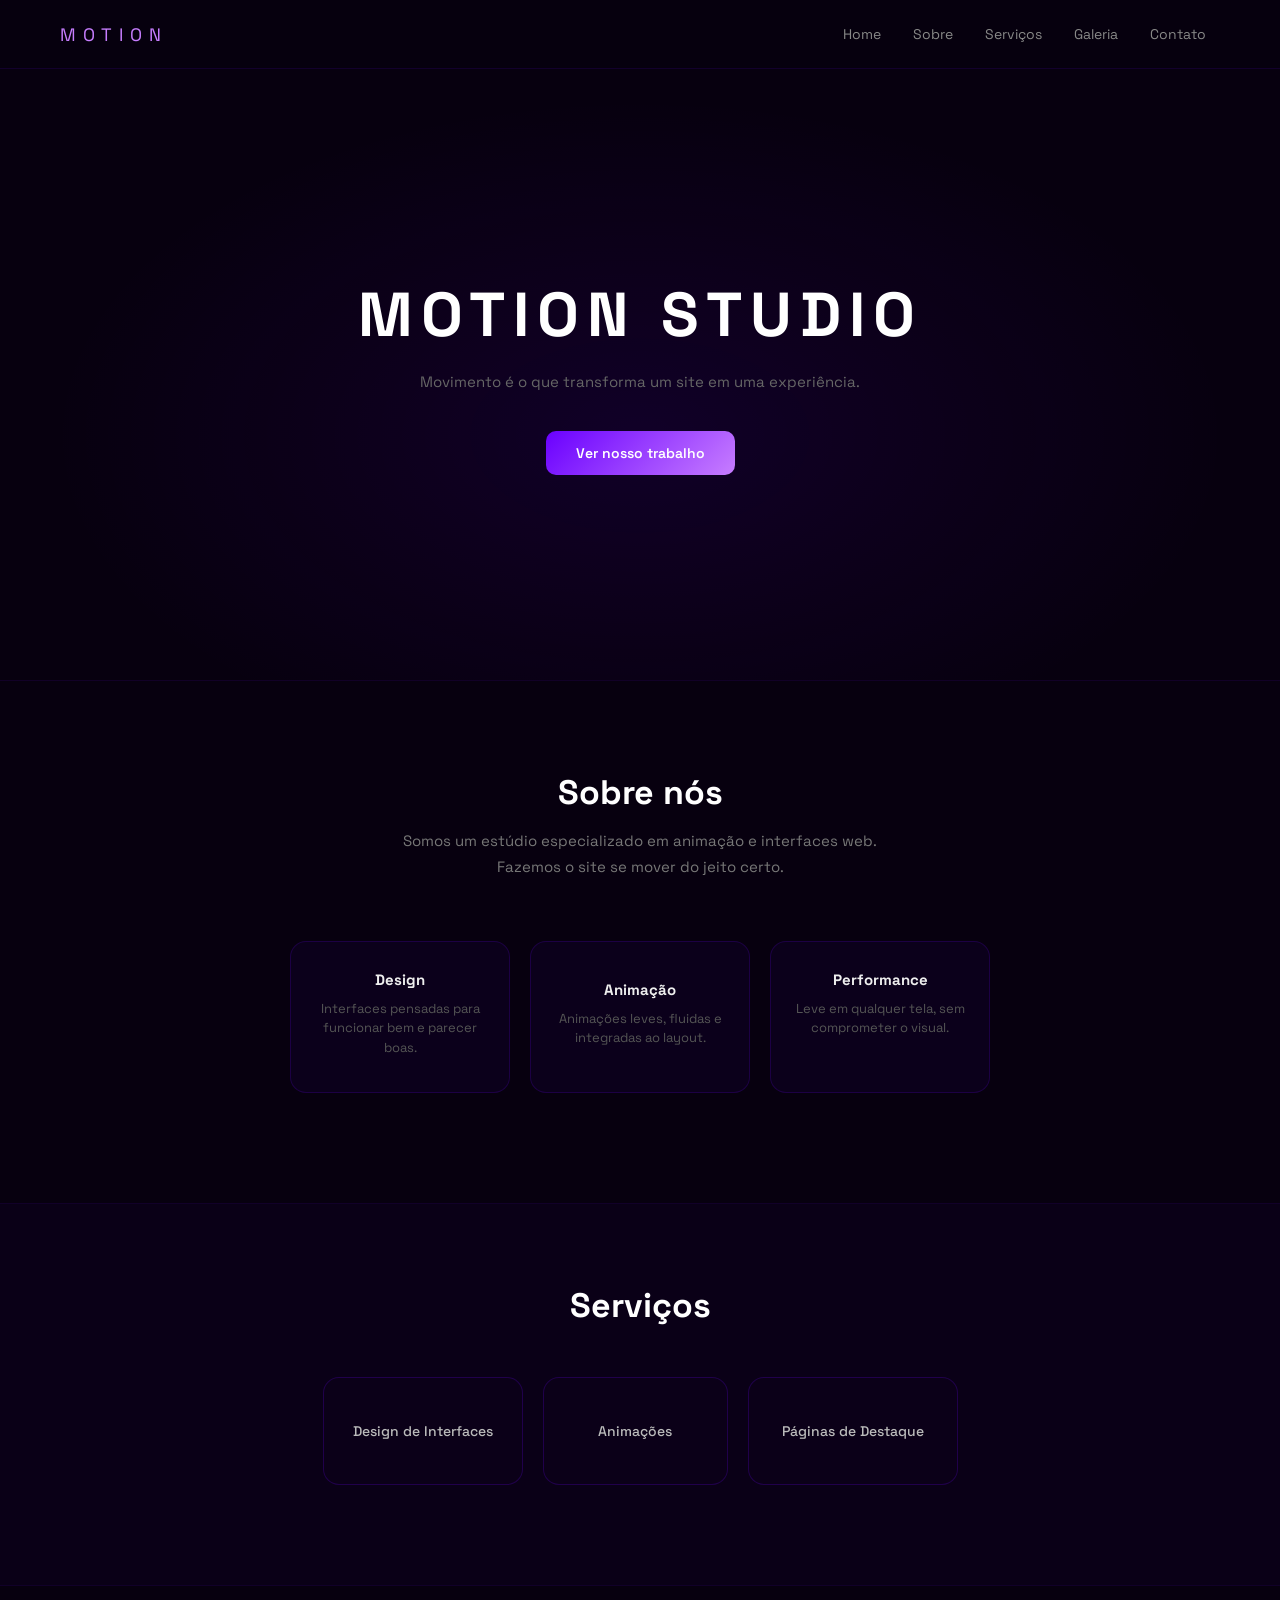
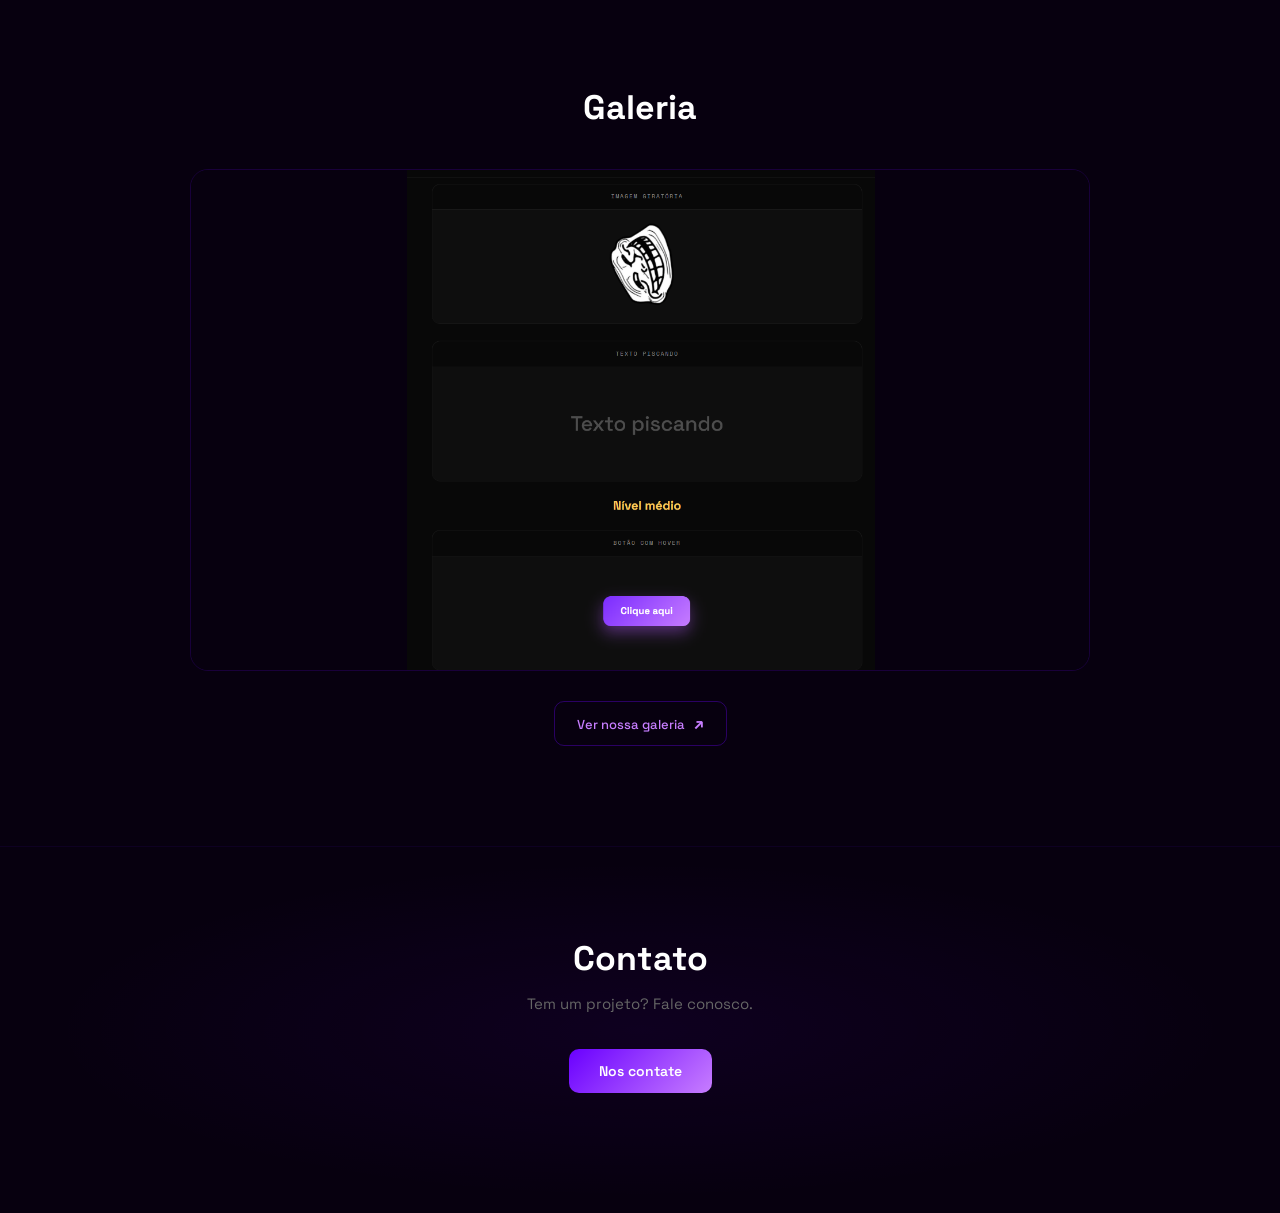
==== commit d476d2a3: "Melhorias no HTML e CSS de ambas as páginas, criação de pastas para organizar melhor e adição de fav" ====
--- a/index.html
+++ b/index.html
@@ -3,166 +3,81 @@
   <head>
     <meta charset="UTF-8" />
     <meta name="viewport" content="width=device-width, initial-scale=1.0" />
-    <title>Keyframes CSS</title>
+    <title>MOTION Studio</title>
     <link rel="stylesheet" href="style.css" />
+    <link rel="icon" href="img/favicon.ico" type="image/x-icon" />
   </head>
   <body>
-<a href="projeto-final.html" class="voltar">
-    ← Voltar
-</a>
-    <header>
-      <h1>Animações com Keyframes</h1>
+    <div class="loaderoverlay">
+      <span class="loaderlogo">MOTION</span>
+      <div class="loader"></div>
+    </div>
+    <header class="header">
+      <div class="logo">MOTION</div>
+      <nav class="nav">
+        <a href="#">Home</a>
+        <a href="#sobre">Sobre</a>
+        <a href="#servicos">Serviços</a>
+        <a href="#galeria">Galeria</a>
+        <a href="#contato">Contato</a>
+      </nav>
     </header>
-    <nav>
-      <a href="#facil" class="facil">Nível fácil</a>
-      <a href="#medio" class="medio">Nível médio</a>
-      <a href="#dificil" class="dificil">Nível difícil</a>
-      <a href="#extra" class="extra">Extras</a>
-    </nav>
-    <main>
-      <h2 class="facil" id="facil">Nível fácil</h2>
-      <section>
-        <h2>Mudar de cor</h2>
-        <article>
-          <div class="caixa"></div>
-        </article>
-      </section>
-      <section>
-        <h2>Imagem giratória</h2>
-        <article>
-          <div class="img">
-            <img src="Trollface.png" width="150" />
-          </div>
-        </article>
-      </section>
-      <section>
-        <h2>Texto piscando</h2>
-        <article>
-          <div class="piscando">Texto piscando</div>
-        </article>
-      </section>
-      <h2 class="medio" id="medio">Nível médio</h2>
-      <section>
-        <h2>Botão com hover</h2>
-        <article>
-          <div class="botao">
-            <button type="button">Clique aqui</button>
-          </div>
-        </article>
-      </section>
-      <section>
-        <h2>Bola quicante</h2>
-        <article>
-          <div class="bola"></div>
-        </article>
-      </section>
-      <section>
-        <h2>Menu suave</h2>
-        <article>
-          <div class="menu">
-            <nav>
-              <a>Home</a>
-              <a>Sobre</a>
-              <a>Cursos</a>
-              <a>Contato</a>
-            </nav>
-          </div>
-        </article>
-      </section>
-      <h2 class="dificil" id="dificil">Nível difícil</h2>
-      <section>
-        <h2>Carrossel automático</h2>
-        <article>
-          <div class="carrossel">
-            <div class="slides">
-              <img src="https://picsum.photos/id/1015/700/400" />
-              <img src="https://picsum.photos/id/1016/700/400" />
-              <img src="https://picsum.photos/id/1018/700/400" />
-              <img src="https://picsum.photos/id/1020/700/400" />
-            </div>
-          </div>
-        </article>
-      </section>
-      <section>
-        <h2>Tela de carregamento</h2>
-        <article>
-          <div class="loader"></div>
-        </article>
-      </section>
-      <section>
-        <h2>Fundo animado</h2>
-        <article>
-          <div class="fundoanimado"></div>
-        </article>
-      </section>
-      <section>
-        <h2>Banner animado</h2>
-        <article>
-          <div class="banner">
-            <h1>Banner Animado</h1>
-            <span>utilizando css e Keyframes</span>
-            <br />
-            <br />
-            <br />
-            <div class="botao">
-              <button type="button">Começar</button>
-            </div>
-          </div>
-        </article>
-      </section>
-      <h2 class="extra" id="extra">Extras</h2>
-      <section>
-        <h2>Glitch</h2>
-        <article>
-          <strong class="glitch">Glitch</strong>
-        </article>
-      </section>
-      <section>
-        <h2>Metamorfose</h2>
-        <article>
-          <div class="metamorfose"></div>
-        </article>
-      </section>
-      <section>
-        <h2>Órbita</h2>
-        <article>
-          <div class="orbita">
-            <div class="centro"></div>
-            <div class="anel anel1"><div class="planeta planeta1"></div></div>
-            <div class="anel anel2"><div class="planeta planeta2"></div></div>
-            <div class="anel anel3"><div class="planeta planeta3"></div></div>
-          </div>
-        </article>
-      </section>
-      <section>
-        <h2>Revelação de Texto</h2>
-        <article>
-          <p class="revelar">
-            <span>Revelação</span>
-            <span>de</span>
-            <span>Texto</span>
-          </p>
-        </article>
-      </section>
-      <section>
-        <h2>Scanner</h2>
-        <article>
-          <figure class="scanner">
-            <img src="https://picsum.photos/id/1025/700/400" />
-            <div class="linha-scan"></div>
-          </figure>
-        </article>
-      </section>
-      <section>
-        <h2>Máquina de Escrever</h2>
-        <article>
-          <p class="maquinadeescrever">Máquina de Escrever</p>
-        </article>
-      </section>
-    </main>
-    <footer>
-      <a href="#">Voltar ao topo</a>
-
-    </footer>
+    <section class="capa">
+      <h1>MOTION STUDIO</h1>
+      <p class="capafrase">
+        Movimento é o que transforma um site em uma experiência.
+      </p>
+      <a class="capabotao" href="#sobre">Ver nosso trabalho</a>
+    </section>
+    <section class="sobre" id="sobre">
+      <h2>Sobre nós</h2>
+      <p class="sobretexto">
+        Somos um estúdio especializado em animação e interfaces web. Fazemos o
+        site se mover do jeito certo.
+      </p>
+      <div class="sobregrid">
+        <div class="sobreitem">
+          <strong>Design</strong>
+          <span>Interfaces pensadas para funcionar bem e parecer boas.</span>
+        </div>
+        <div class="sobreitem">
+          <strong>Animação</strong>
+          <span>Animações leves, fluidas e integradas ao layout.</span>
+        </div>
+        <div class="sobreitem">
+          <strong>Performance</strong>
+          <span>Leve em qualquer tela, sem comprometer o visual.</span>
+        </div>
+      </div>
+    </section>
+    <section class="servicos" id="servicos">
+      <h2>Serviços</h2>
+      <div class="cards">
+        <div class="card">Design de Interfaces</div>
+        <div class="card">Animações</div>
+        <div class="card">Páginas de Destaque</div>
+      </div>
+    </section>
+    <section class="galeria" id="galeria">
+      <h2>Galeria</h2>
+      <div class="carrossel">
+        <div class="slides">
+          <img src="img/carrossel1.png" />
+          <img src="img/carrossel2.png" />
+          <img src="img/carrossel3.png" />
+          <img src="img/carrossel4.png" />
+        </div>
+      </div>
+      <a href="gallery/animacoes.html" class="galeriabotao">
+        Ver nossa galeria <span class="icone">↗</span>
+      </a>
+    </section>
+    <section class="contato" id="contato">
+      <h2>Contato</h2>
+      <p class="contatotexto">Tem um projeto? Fale conosco.</p>
+      <a class="contatobotao" href="mailto:contato@motionstudio.com"
+        >Nos contate</a
+      >
+    </section>
   </body>
-</html>+</html>
--- a/style.css
+++ b/style.css
@@ -1,410 +1,427 @@
-@import url("https://fonts.googleapis.com/css2?family=Space+Mono:wght@400;700&family=Space+Grotesk:wght@300;500;700&display=swap");
-
-html {
+@import url("https://fonts.googleapis.com/css2?family=Space+Grotesk:wght@300;500;700&display=swap");
+
+* {
   scroll-behavior: smooth;
-}
-
-* {
   margin: 0;
   padding: 0;
   box-sizing: border-box;
+  font-family: "Space Grotesk", sans-serif;
 }
 
 body {
-  background-color: #080808;
-  color: #ddd;
-  font-family: "Space Grotesk", sans-serif;
-}
-
-header h1 {
-  text-align: center;
-  padding: 100px;
-  animation: neon 10s infinite alternate;
-  font-size: 50px;
-  margin-bottom: -100px;
-}
-
-a.voltar {
-  position: absolute;
-  top: 20px;
-  left: 20px;
-  color: #ddd;
-  background: #141414;
-  border: 1px solid #1f1f1f;
-  padding: 10px 16px;
-  border-radius: 10px;
+  color: #fff;
+  background: #07000f;
+}
+
+a:visited {
   text-decoration: none;
-  transition: 0.3s ease;
-  font-family: "Space Grotesk", sans-serif;
-}
-
-a.voltar:hover {
-  background: #6a00ff;
-  box-shadow: 0 10px 20px rgba(106, 0, 255, 0.3);
-}
-
-nav {
-  display: flex;
-  gap: 16px;
+  color: white;
+}
+
+a {
+  color: white;
+  text-decoration: none;
+}
+
+.loader {
+  width: 44px;
+  border: 3px solid #1a0033;
+  height: 44px;
+  border-top: 3px solid #6a00ff;
+  border-radius: 50%;
+  border-right: 3px solid #c77dff;
+  animation: spin 0.75s linear infinite;
+}
+
+.loaderoverlay {
+  position: fixed;
+  inset: 0;
+  background: #07000f;
+  z-index: 1000;
+  display: flex;
+  flex-direction: column;
+  align-items: center;
   justify-content: center;
-  flex-wrap: wrap;
-  padding: 16px 24px;
+  gap: 32px;
+  animation: sumir 0.6s ease 2.3s forwards;
+}
+
+.loaderlogo {
+  font-size: 28px;
+  letter-spacing: 10px;
+  color: #c77dff;
+  animation: neon 1.1s infinite alternate;
+}
+
+@keyframes sumir {
+  to {
+    opacity: 0;
+    visibility: hidden;
+  }
+}
+
+.nav a {
+  color: #888;
+  padding: 8px 14px;
+  border-radius: 8px;
+  font-size: 14px;
+  transition: 0.25s;
+}
+
+.header {
+  display: flex;
+  justify-content: space-between;
+  align-items: center;
+  padding: 17px 60px;
   position: sticky;
   top: 0;
-  z-index: 100;
-  background: #080808;
-  border-bottom: 1px solid #1a1a1a;
-}
-
-nav a {
-  text-decoration: none;
-  color: #ddd;
-  background: #141414;
-  padding: 14px 24px;
-  border-radius: 12px;
-  border: 1px solid #1f1f1f;
-  transition: 0.3s ease;
-  cursor: pointer;
-}
-
-nav a.facil {
-  color: #77b256;
-  border-color: #77b256;
-}
-
-nav a.medio {
-  color: #fccc59;
-  border-color: #fccc59;
-}
-
-nav a.dificil {
-  color: #dd2e44;
-  border-color: #dd2e44;
-}
-
-nav a.extra {
-  color: #9d4edd;
-  border-color: #9d4edd;
-}
-
-nav a.facil:hover {
-  background: #77b256;
+  backdrop-filter: blur(14px);
+  background: rgba(7, 0, 15, 0.75);
+  z-index: 10;
+  border-bottom: 1px solid rgba(106, 0, 255, 0.12);
+}
+
+.logo {
+  font-size: 18px;
+  letter-spacing: 7px;
+  color: #c77dff;
+}
+
+.nav {
+  display: flex;
+  gap: 4px;
+}
+
+.nav a:hover {
+  background: rgba(106, 0, 255, 0.18);
   color: #fff;
-  box-shadow: 0 10px 20px rgba(119, 178, 86, 0.3);
-}
-
-nav a.medio:hover {
-  background: #fccc59;
+}
+
+.capa {
+  min-height: 68vh;
+  display: flex;
+  flex-direction: column;
+  justify-content: center;
+  align-items: center;
+  text-align: center;
+  padding: 60px 24px;
+  background: radial-gradient(
+    ellipse at 50% 60%,
+    rgba(106, 0, 255, 0.1) 0%,
+    transparent 65%
+  );
+  border-bottom: 1px solid rgba(106, 0, 255, 0.1);
+}
+
+.capa h1 {
+  font-size: 62px;
+  font-weight: 700;
+  letter-spacing: 8px;
+  animation: neon 2.4s infinite alternate;
+  margin-bottom: 18px;
+}
+
+.capafrase {
+  color: #666;
+  font-size: 15px;
+  margin-bottom: 40px;
+}
+
+.capa .capabotao:hover {
+  top: -3px;
+  box-shadow: 0 14px 32px rgba(106, 0, 255, 0.4);
+}
+
+.capabotao {
+  display: inline-block;
+  position: relative;
+  top: 0;
+  padding-top: 13px;
+  padding-right: 30px;
+  padding-bottom: 13px;
+  padding-left: 30px;
+  border-radius: 10px;
+  background: linear-gradient(135deg, #6a00ff, #c77dff);
   color: #fff;
-  box-shadow: 0 10px 20px rgba(252, 204, 89, 0.3);
-}
-
-nav a.dificil:hover {
-  background: #dd2e44;
+  font-weight: 600;
+  font-size: 14px;
+  transition:
+    top 0.3s,
+    box-shadow 0.3s;
+}
+
+.sobretexto {
+  color: #777;
+  max-width: 480px;
+  margin-top: 0;
+  margin-right: auto;
+  margin-bottom: 60px;
+  margin-left: auto;
+  line-height: 1.75;
+  font-size: 15px;
+}
+
+.sobre {
+  padding: 90px 40px 110px;
+  text-align: center;
+  max-width: 900px;
+  margin: 0 auto;
+}
+
+.sobre h2 {
+  font-size: 34px;
+  margin-bottom: 14px;
+}
+
+.sobregrid {
+  display: flex;
+  justify-content: center;
+  gap: 20px;
+  flex-wrap: wrap;
+  align-items: stretch;
+}
+
+.sobreitem:nth-child(2) {
+  padding-top: 38px;
+  padding-bottom: 44px;
+}
+
+.sobreitem {
+  flex: 1;
+  min-width: 160px;
+  max-width: 220px;
+  padding: 28px 18px 34px;
+  background: rgba(106, 0, 255, 0.05);
+  border-top-left-radius: 16px;
+  border-top-right-radius: 16px;
+  border-bottom-right-radius: 16px;
+  border-bottom-left-radius: 16px;
+  border: 1px solid rgba(106, 0, 255, 0.18);
+  display: flex;
+  flex-direction: column;
+  align-items: center;
+  gap: 10px;
+  transition: 0.3s;
+}
+
+.sobreitem:hover {
+  background: rgba(106, 0, 255, 0.11);
+  border-color: rgba(199, 125, 255, 0.4);
+  transform: translateY(-5px);
+}
+
+.sobreitem strong {
+  color: #eee;
+  font-size: 15px;
+}
+
+.sobreitem span {
+  font-size: 13px;
+  color: #555;
+  line-height: 1.5;
+}
+
+.cards {
+  display: flex;
+  justify-content: center;
+  gap: 20px;
+  flex-wrap: wrap;
+  align-items: stretch;
+}
+
+.servicos {
+  padding: 80px 40px 100px;
+  text-align: center;
+  background: rgba(106, 0, 255, 0.03);
+  border-top: 1px solid rgba(106, 0, 255, 0.08);
+  border-bottom: 1px solid rgba(106, 0, 255, 0.08);
+}
+
+.servicos h2 {
+  font-size: 34px;
+  margin-bottom: 50px;
+}
+
+.card:nth-child(2) {
+  width: 185px;
+  padding-top: 44px;
+  padding-bottom: 44px;
+}
+
+.card {
+  width: 200px;
+  padding: 36px 20px;
+  background: #0b0018;
+  border: 1px solid rgba(106, 0, 255, 0.22);
+  border-radius: 16px;
+  font-size: 14px;
+  font-weight: 500;
+  color: #bbb;
+  text-align: center;
+  display: flex;
+  align-items: center;
+  justify-content: center;
+  transition: 0.3s;
+  cursor: default;
+}
+
+.card:nth-child(3) {
+  width: 210px;
+}
+
+.card:hover {
+  transform: translateY(-8px);
+  background: rgba(106, 0, 255, 0.13);
+  border-color: #c77dff;
   color: #fff;
-  box-shadow: 0 10px 20px rgba(221, 46, 68, 0.3);
-}
-
-nav a.extra:hover {
-  background: #9d4edd;
-  color: #fff;
-  box-shadow: 0 10px 20px rgba(157, 77, 237, 0.3);
-}
-
-#facil,
-#medio,
-#dificil,
-#extra {
-  scroll-margin-top: 100px;
-}
-
-hr {
+}
+
+.galeria h2 {
+  font-size: 34px;
+  margin-bottom: 40px;
+}
+
+.galeria {
+  padding: 100px 40px;
+  text-align: center;
+}
+
+.carrossel {
+  width: 900px;
+  max-width: 100%;
   margin: 0 auto;
-  width: 500px;
-  color: rgb(51, 51, 51);
-}
-
-h2 {
-  text-align: center;
-}
-
-.facil {
-  color: #77b256;
-}
-
-.medio {
-  color: #fccc59;
-}
-
-.dificil {
-  color: #dd2e44;
-}
-
-.caixa {
-  border-radius: 20px;
-  width: 150px;
-  height: 150px;
-  background-color: rgb(255, 0, 0);
-  animation: cor 10s infinite alternate linear;
-}
-
-.img {
-  animation: girar 10s infinite linear;
-}
-
-.img img {
-  width: 150px;
-  display: block;
-}
-
-.piscando {
-  font-size: 40px;
-  animation: piscando 2s infinite alternate linear;
-}
-
-.botao button {
-  background: linear-gradient(135deg, #6a00ff, #9d4edd);
-  color: white;
-  border: none;
-  padding: 16px 32px;
-  font-size: 18px;
-  font-family: "Space Grotesk", sans-serif;
-  font-weight: bold;
-  border-radius: 14px;
-  cursor: pointer;
-  transition: all 0.3s ease;
-  box-shadow: 0 8px 20px rgba(157, 78, 221, 0.35);
-}
-
-.botao button:hover {
-  transform: translateY(-4px) scale(1.05);
-  box-shadow: 0 12px 28px rgba(157, 78, 221, 0.5);
-  background: linear-gradient(135deg, #7b2cff, #c77dff);
-}
-
-.bola {
-  border-radius: 100%;
-  width: 120px;
-  height: 120px;
-  background-color: #6a00ff;
-  animation: quicar 3s infinite linear;
-}
-
-.menu {
-  display: flex;
-  gap: 16px;
-  justify-content: center;
-  flex-wrap: wrap;
-}
-
-.menu nav {
-  display: flex;
-  gap: 16px;
-  flex-wrap: wrap;
-  justify-content: center;
-}
-
-.menu a {
-  text-decoration: none;
-  color: #ddd;
-  background: #141414;
-  padding: 14px 24px;
-  border-radius: 12px;
-  border: 1px solid #1f1f1f;
-  transition: 0.3s ease;
-  cursor: pointer;
-}
-
-.menu a:hover {
-  background: #6a00ff;
-  transform: translateY(-4px);
-  box-shadow: 0 10px 20px rgba(106, 0, 255, 0.3);
-}
-
-.carrossel {
-  width: 700px;
-  max-width: 100%;
-  border-radius: 20px;
   overflow: hidden;
-  border: 1px solid #1a1a1a;
+  border-radius: 18px;
+  border: 1px solid rgba(106, 0, 255, 0.18);
 }
 
 .slides {
   display: flex;
-  width: 2800px;
-  animation: slide 16s infinite ease-in-out;
+  width: 3600px;
+  animation: slide 16s infinite;
 }
 
 .slides img {
-  width: 700px;
-  height: 400px;
-  object-fit: cover;
+  width: 900px;
+  height: 500px;
   flex-shrink: 0;
   display: block;
+  object-fit: contain;
+  object-position: center;
+  background: #07000f;
   transition: transform 0.5s;
 }
 
 .slides img:hover {
   transform: scale(1.05);
-}
-
-.loader {
-  width: 110px;
-  height: 110px;
-  border-radius: 50%;
-  border: 10px solid #1f1f1f;
-  border-top: 10px solid #6a00ff;
-  border-right: 10px solid #c77dff;
-  animation: girar 1s linear infinite;
-  box-shadow: 0 0 20px rgba(106, 0, 255, 0.4);
-}
-
-.fundoanimado {
-  width: 900px;
-  max-width: 100%;
-  min-height: 300px;
-  border-radius: 20px;
-  background: linear-gradient(-45deg, #6a00ff, #3c096c, #9d4edd, #240046);
-  background-size: 400% 400%;
-  animation: fundoanimado 12s infinite linear;
-}
-
-.banner {
-  width: 900px;
-  max-width: 100%;
-  padding: 80px 32px;
-  border-radius: 24px;
-  text-align: center;
-  background: linear-gradient(135deg, #10002b, #440083, #6d00d3);
-  background-size: 300% 300%;
-  animation: fundoanimado 8s linear infinite;
+  transition: transform 0.5s;
+}
+
+.galeriabotao {
+  display: inline-block;
   position: relative;
-}
-
-.banner h1 {
+  top: 0;
+  margin-top: 30px;
+  padding: 11px 22px;
+  border-radius: 10px;
+  background: transparent;
+  border: 1px solid rgba(106, 0, 255, 0.35);
+  color: #c77dff;
+  font-size: 13px;
+  font-weight: 500;
+  transition:
+    top 0.3s,
+    background 0.3s,
+    border-color 0.3s;
+}
+
+.galeriabotao .icone {
+  font-size: 16px;
+  font-weight: 700;
+  margin-left: 6px;
+  color: #c77dff;
+}
+
+.galeriabotao:hover {
+  background: rgba(106, 0, 255, 0.14);
+  border-color: #c77dff;
+  top: -2px;
+}
+
+.contato h2 {
+  font-size: 34px;
+  margin-bottom: 14px;
+}
+
+.contatotexto {
+  color: #666;
+  margin-bottom: 36px;
+  font-size: 15px;
+}
+
+.contato {
+  padding: 90px 40px 120px;
+  text-align: center;
+  border-top: 1px solid rgba(106, 0, 255, 0.08);
+  background: radial-gradient(
+    ellipse at 50% 50%,
+    rgba(106, 0, 255, 0.07) 0%,
+    transparent 65%
+  );
+}
+
+.contatobotao {
+  display: inline-block;
   position: relative;
-  font-size: 64px;
-  margin-bottom: 16px;
-  color: white;
-  animation: flutuar 3s ease-in-out infinite;
-}
-
-.banner span {
-  color: #aaa;
-  font-size: 18px;
-}
-
-main {
-  max-width: 900px;
-  margin: 0 auto;
-  padding: 64px 32px;
-  display: grid;
-  gap: 32px;
-}
-
-section {
-  border: 1px solid #1a1a1a;
-  border-radius: 16px;
-  overflow: hidden;
-  position: relative;
-  z-index: 1;
-}
-
-section h2 {
-  font-family: "Space Mono", monospace;
-  font-size: 11px;
-  font-weight: 400;
-  color: #808080;
-  letter-spacing: 2px;
-  text-transform: uppercase;
-  padding: 16px 24px;
-  border-bottom: 1px solid #1a1a1a;
-}
-
-section > article {
-  background: #0e0e0e;
-  min-height: 220px;
-  display: flex;
-  justify-content: center;
-  align-items: center;
-  padding: 40px;
-}
-
-section > p {
-  font-size: 11px;
-  color: #333;
-  padding: 12px 24px;
-  border-top: 1px solid #1a1a1a;
-}
-
-@keyframes cor {
+  top: 0;
+  padding-top: 13px;
+  padding-right: 30px;
+  padding-bottom: 13px;
+  padding-left: 30px;
+  border-radius: 10px;
+  background: linear-gradient(135deg, #6a00ff, #c77dff);
+  color: #fff;
+  font-size: 14px;
+  font-weight: 600;
+  transition:
+    top 0.3s,
+    box-shadow 0.3s;
+}
+
+.contatobotao:hover {
+  top: -3px;
+  box-shadow: 0 14px 32px rgba(106, 0, 255, 0.4);
+}
+
+@keyframes neon {
   0% {
-    background-color: rgb(255, 0, 0);
-  }
-  25% {
-    background-color: orange;
+    text-shadow:
+      0 0 10px #6a00ff,
+      0 0 22px #6a00ff;
+  }
+  100% {
+    text-shadow:
+      0 0 18px #c77dff,
+      0 0 36px #c77dff;
+  }
+}
+
+@keyframes flutuar {
+  0%,
+  100% {
+    transform: translateY(0);
   }
   50% {
-    background-color: yellow;
-  }
-  75% {
-    background-color: rgb(12, 138, 255);
-  }
-  100% {
-    background-color: rgb(111, 0, 255);
-  }
-}
-
-@keyframes girar {
+    transform: translateY(-7px);
+  }
+}
+
+@keyframes spin {
   from {
     transform: rotate(0deg);
   }
   to {
     transform: rotate(360deg);
-  }
-}
-
-@keyframes piscando {
-  0% {
-    opacity: 0;
-  }
-  100% {
-    opacity: 1;
-  }
-}
-
-@keyframes quicar {
-  70% {
-    transform: translateY(0px);
-  }
-  80% {
-    transform: translateY(-18px);
-  }
-  90% {
-    transform: translateY(0px);
-  }
-  95% {
-    transform: translateY(-8px);
-  }
-  97% {
-    transform: translateY(0px);
-  }
-  99% {
-    transform: translateY(-4px);
-  }
-  100% {
-    transform: translateY(0);
-  }
-}
-
-@keyframes aparecerMenu {
-  from {
-    opacity: 0;
-    transform: translateY(-40px);
-  }
-  to {
-    opacity: 1;
-    transform: translateY(0);
   }
 }
 
@@ -415,378 +432,17 @@
   }
   25%,
   45% {
-    transform: translateX(-700px);
+    transform: translateX(-900px);
   }
   50%,
   70% {
-    transform: translateX(-1400px);
+    transform: translateX(-1800px);
   }
   75%,
   95% {
-    transform: translateX(-2100px);
+    transform: translateX(-2700px);
   }
   100% {
     transform: translateX(0);
   }
 }
-
-@keyframes fundoanimado {
-  0% {
-    background-position: 0% 50%;
-  }
-  50% {
-    background-position: 100% 50%;
-  }
-  100% {
-    background-position: 0% 50%;
-  }
-}
-
-@keyframes flutuar {
-  0%,
-  100% {
-    transform: translateY(0);
-  }
-  50% {
-    transform: translateY(-10px);
-  }
-}
-
-@keyframes neon {
-  0% {
-    text-shadow:
-      0 0 10px rgb(255, 0, 0),
-      0 0 20px rgb(255, 0, 0);
-  }
-  25% {
-    text-shadow:
-      0 0 10px orange,
-      0 0 20px orange;
-  }
-  50% {
-    text-shadow:
-      0 0 10px yellow,
-      0 0 20px yellow;
-  }
-  75% {
-    text-shadow:
-      0 0 10px rgb(12, 138, 255),
-      0 0 20px rgb(12, 138, 255);
-  }
-  100% {
-    text-shadow:
-      0 0 10px rgb(111, 0, 255),
-      0 0 20px rgb(111, 0, 255);
-  }
-}
-
-.glitch {
-  display: inline-block;
-  font-family: "Space Mono", monospace;
-  font-size: 48px;
-  font-weight: 700;
-  color: white;
-  position: relative;
-  letter-spacing: 5px;
-}
-
-.glitch::before,
-.glitch::after {
-  content: "Glitch";
-  position: absolute;
-  top: 0;
-  left: 0;
-}
-
-.glitch::before {
-  color: cyan;
-  animation: g1 3s infinite;
-}
-
-.glitch::after {
-  color: magenta;
-  animation: g2 3s infinite;
-}
-
-@keyframes g1 {
-  0%,
-  85%,
-  100% {
-    opacity: 0;
-    transform: translateX(0);
-  }
-  87% {
-    opacity: 1;
-    transform: translateX(-4px);
-  }
-  89% {
-    opacity: 1;
-    transform: translateX(4px);
-  }
-  91% {
-    opacity: 0;
-  }
-}
-
-@keyframes g2 {
-  0%,
-  85%,
-  100% {
-    opacity: 0;
-    transform: translateX(0);
-  }
-  87% {
-    opacity: 1;
-    transform: translateX(4px);
-  }
-  89% {
-    opacity: 1;
-    transform: translateX(-4px);
-  }
-  91% {
-    opacity: 0;
-  }
-}
-
-.metamorfose {
-  width: 140px;
-  height: 140px;
-  background: linear-gradient(135deg, cyan, magenta);
-  animation: metamorfose 8s ease-in-out infinite;
-}
-
-@keyframes metamorfose {
-  0% {
-    border-radius: 60% 40% 30% 70% / 60% 30% 70% 40%;
-  }
-  20% {
-    border-radius: 30% 60% 70% 40% / 50% 60% 30% 60%;
-  }
-  40% {
-    border-radius: 50% 50% 20% 80% / 25% 80% 20% 75%;
-  }
-  60% {
-    border-radius: 70% 30% 60% 40% / 40% 40% 60% 60%;
-  }
-  80% {
-    border-radius: 20% 80% 40% 60% / 70% 20% 80% 30%;
-  }
-  100% {
-    border-radius: 60% 40% 30% 70% / 60% 30% 70% 40%;
-  }
-}
-
-.orbita {
-  width: 120px;
-  height: 120px;
-  border-radius: 50%;
-  background-color: #161616;
-  border: 1px solid #2a2a2a;
-  position: relative;
-  display: flex;
-  align-items: center;
-  justify-content: center;
-}
-
-.centro {
-  width: 10px;
-  height: 10px;
-  border-radius: 50%;
-  background-color: cyan;
-  box-shadow: 0 0 12px cyan;
-}
-
-.anel {
-  position: absolute;
-  border-radius: 50%;
-  display: flex;
-  align-items: flex-start;
-  justify-content: center;
-  border: 1px solid rgba(255, 255, 255, 0.08);
-}
-
-.anel1 {
-  width: 120px;
-  height: 120px;
-  animation: orbitar 3s linear infinite;
-}
-
-.anel2 {
-  width: 170px;
-  height: 170px;
-  animation: orbitar 5s linear infinite reverse;
-}
-
-.anel3 {
-  width: 210px;
-  height: 210px;
-  animation: orbitar 8s linear infinite;
-}
-
-.planeta {
-  border-radius: 50%;
-  margin-top: -4px;
-}
-
-.planeta1 {
-  width: 8px;
-  height: 8px;
-  background-color: magenta;
-  box-shadow: 0 0 10px magenta;
-}
-
-.planeta2 {
-  width: 6px;
-  height: 6px;
-  background-color: yellow;
-  box-shadow: 0 0 10px yellow;
-}
-
-.planeta3 {
-  width: 5px;
-  height: 5px;
-  background-color: limegreen;
-  box-shadow: 0 0 10px limegreen;
-}
-
-@keyframes orbitar {
-  from {
-    transform: rotate(0deg);
-  }
-  to {
-    transform: rotate(360deg);
-  }
-}
-
-.revelar {
-  display: flex;
-  gap: 24px;
-  font-size: 40px;
-  font-weight: 700;
-  color: white;
-  letter-spacing: -1px;
-}
-
-.revelar span {
-  display: inline-block;
-  opacity: 0;
-  transform: translateY(30px);
-  animation: revelar 5s ease-out forwards infinite;
-}
-
-.revelar span:nth-child(1) {
-  animation-delay: 0s;
-}
-
-.revelar span:nth-child(2) {
-  animation-delay: 0.15s;
-  color: rgb(136, 0, 255);
-}
-
-.revelar span:nth-child(3) {
-  animation-delay: 0.3s;
-}
-
-@keyframes revelar {
-  0% {
-    opacity: 0;
-    transform: translateY(30px);
-  }
-  60% {
-    opacity: 1;
-    transform: translateY(-4px);
-  }
-  80% {
-    opacity: 1;
-    transform: translateY(2px);
-  }
-  100% {
-    opacity: 1;
-    transform: translateY(0);
-  }
-}
-
-.scanner {
-  position: relative;
-  width: 100%;
-  margin: 0;
-}
-
-.scanner img {
-  width: 100%;
-  display: block;
-  filter: grayscale(60%) brightness(0.8);
-}
-
-.linha-scan {
-  position: absolute;
-  left: 0;
-  right: 0;
-  height: 3px;
-  background: linear-gradient(to right, transparent, cyan, transparent);
-  box-shadow:
-    0 0 12px cyan,
-    0 0 24px cyan;
-  animation: scan 3s ease-in-out infinite alternate;
-}
-
-@keyframes scan {
-  0% {
-    top: 1%;
-  }
-  100% {
-    top: 99%;
-  }
-}
-
-.maquinadeescrever {
-  font-family: "Space Mono", monospace;
-  font-size: 20px;
-  color: #ffffff;
-  white-space: nowrap;
-  overflow: hidden;
-  width: 0;
-  border-right: 2px solid #ffffff;
-  animation:
-    digitar 2s steps(21) infinite alternate,
-    cursor 0.6s step-end infinite;
-}
-
-@keyframes digitar {
-  from {
-    width: 0;
-  }
-  to {
-    width: 210px;
-  }
-}
-
-@keyframes cursor {
-  0%,
-  100% {
-    border-color: #ffffff;
-  }
-  50% {
-    border-color: transparent;
-  }
-}
-
-footer a {
-  display: flex;
-  color: white;
-  text-decoration: none;
-  justify-content: center;
-  margin-bottom: 50px;
-}
-
-footer a:visited {
-  display: flex;
-  color: white;
-  text-decoration: none;
-  justify-content: center;
-}
-
-footer a:hover {
-  color: #d8aeff;
-  transition: 0.2s ease;
-}
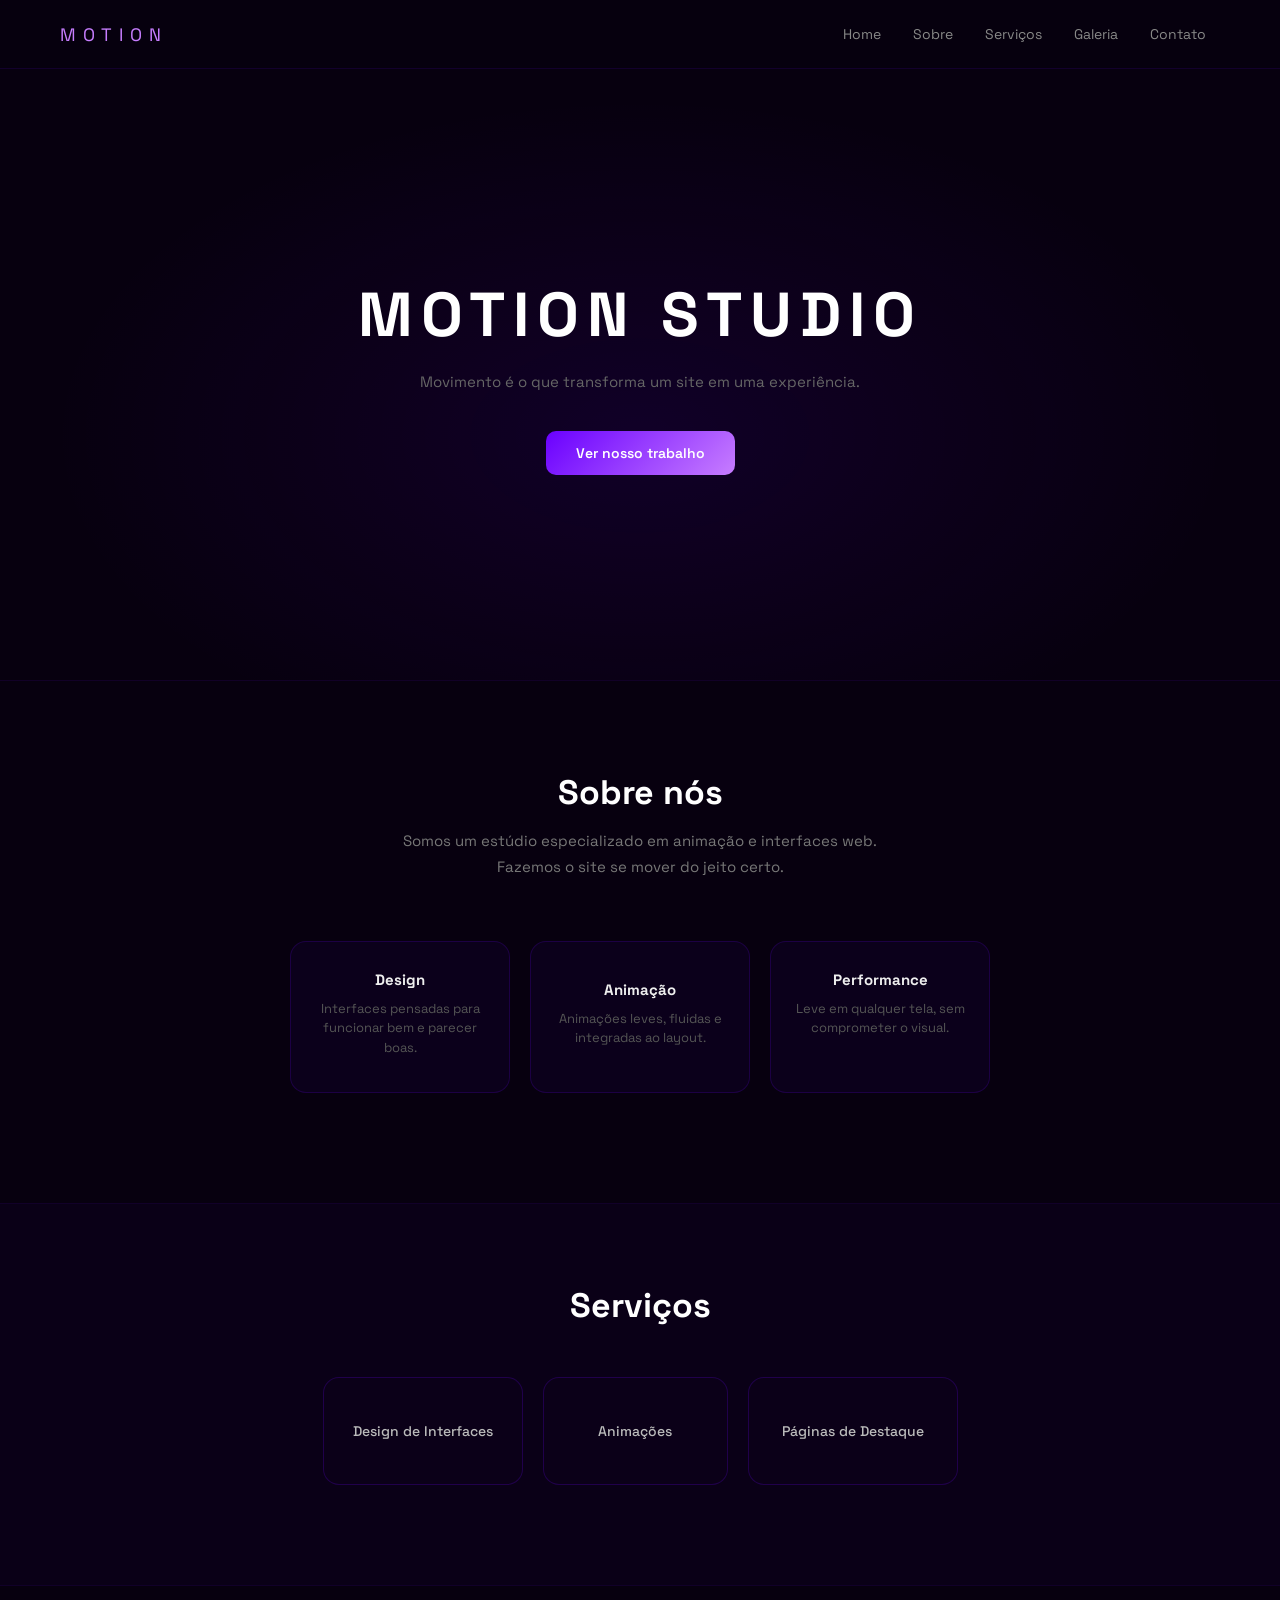
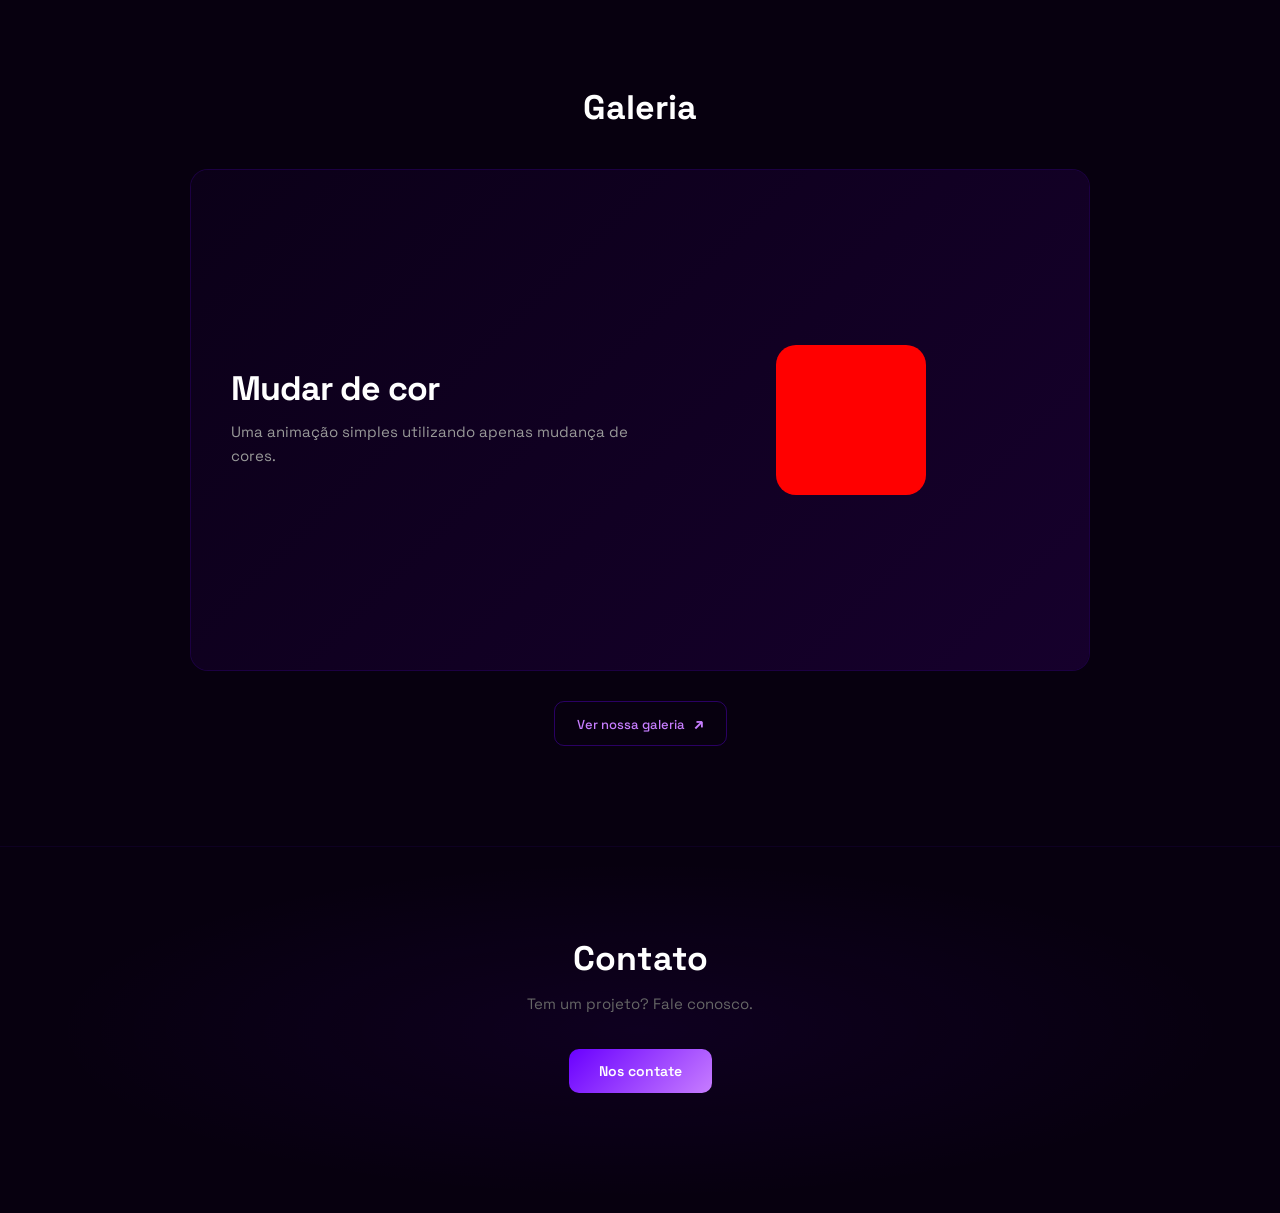
==== commit ee664616: "mudanças no carrossel e scanner, tirando imagens e colocando exemplos de animação" ====
--- a/index.html
+++ b/index.html
@@ -12,6 +12,7 @@
       <span class="loaderlogo">MOTION</span>
       <div class="loader"></div>
     </div>
+
     <header class="header">
       <div class="logo">MOTION</div>
       <nav class="nav">
@@ -22,6 +23,7 @@
         <a href="#contato">Contato</a>
       </nav>
     </header>
+
     <section class="capa">
       <h1>MOTION STUDIO</h1>
       <p class="capafrase">
@@ -29,6 +31,7 @@
       </p>
       <a class="capabotao" href="#sobre">Ver nosso trabalho</a>
     </section>
+
     <section class="sobre" id="sobre">
       <h2>Sobre nós</h2>
       <p class="sobretexto">
@@ -50,6 +53,7 @@
         </div>
       </div>
     </section>
+
     <section class="servicos" id="servicos">
       <h2>Serviços</h2>
       <div class="cards">
@@ -58,26 +62,69 @@
         <div class="card">Páginas de Destaque</div>
       </div>
     </section>
+
     <section class="galeria" id="galeria">
       <h2>Galeria</h2>
       <div class="carrossel">
         <div class="slides">
-          <img src="img/carrossel1.png" />
-          <img src="img/carrossel2.png" />
-          <img src="img/carrossel3.png" />
-          <img src="img/carrossel4.png" />
+          <div class="slide">
+            <div class="texto">
+              <h3>Mudar de cor</h3>
+              <p>Uma animação simples utilizando apenas mudança de cores.</p>
+            </div>
+            <div class="demo">
+              <div class="caixa"></div>
+            </div>
+          </div>
+
+          <div class="slide">
+            <div class="texto">
+              <h3>Texto piscando</h3>
+              <p>Um efeito básico de opacidade para criar uma chamada visual.</p>
+            </div>
+            <div class="demo">
+              <div class="piscando">ON</div>
+            </div>
+          </div>
+
+          <div class="slide">
+            <div class="texto">
+              <h3>Glitch</h3>
+              <p>Um efeito inspirado em falhas digitais utilizando camadas.</p>
+            </div>
+            <div class="demo">
+              <strong class="glitch">Glitch</strong>
+            </div>
+          </div>
+
+          <div class="slide">
+            <div class="texto">
+              <h3>Órbita</h3>
+              <p>Um pequeno sistema orbital animado continuamente com CSS.</p>
+            </div>
+            <div class="demo">
+              <div class="orbita">
+                <div class="centro"></div>
+                <div class="anel anel1"><div class="planeta planeta1"></div></div>
+                <div class="anel anel2"><div class="planeta planeta2"></div></div>
+                <div class="anel anel3"><div class="planeta planeta3"></div></div>
+              </div>
+            </div>
+          </div>
         </div>
       </div>
+
       <a href="gallery/animacoes.html" class="galeriabotao">
         Ver nossa galeria <span class="icone">↗</span>
       </a>
     </section>
+
     <section class="contato" id="contato">
       <h2>Contato</h2>
       <p class="contatotexto">Tem um projeto? Fale conosco.</p>
-      <a class="contatobotao" href="mailto:contato@motionstudio.com"
-        >Nos contate</a
-      >
+      <a class="contatobotao" href="mailto:contato@motionstudio.com">
+        Nos contate
+      </a>
     </section>
   </body>
-</html>
+</html>
--- a/style.css
+++ b/style.css
@@ -192,10 +192,7 @@
   max-width: 220px;
   padding: 28px 18px 34px;
   background: rgba(106, 0, 255, 0.05);
-  border-top-left-radius: 16px;
-  border-top-right-radius: 16px;
-  border-bottom-right-radius: 16px;
-  border-bottom-left-radius: 16px;
+  border-radius: 16px;
   border: 1px solid rgba(106, 0, 255, 0.18);
   display: flex;
   flex-direction: column;
@@ -293,28 +290,179 @@
   overflow: hidden;
   border-radius: 18px;
   border: 1px solid rgba(106, 0, 255, 0.18);
+  background: #0b0018;
 }
 
 .slides {
   display: flex;
-  width: 3600px;
+  width: 400%;
   animation: slide 16s infinite;
 }
 
-.slides img {
-  width: 900px;
-  height: 500px;
+.slide {
+  width: 25%;
+  min-height: 500px;
   flex-shrink: 0;
-  display: block;
-  object-fit: contain;
-  object-position: center;
-  background: #07000f;
-  transition: transform 0.5s;
-}
-
-.slides img:hover {
-  transform: scale(1.05);
-  transition: transform 0.5s;
+  display: grid;
+  grid-template-columns: 1fr 1fr;
+  align-items: center;
+  gap: 24px;
+  padding: 40px;
+}
+
+.slide:nth-child(1) {
+  background: linear-gradient(135deg, #0b0018, #16002c);
+}
+
+.slide:nth-child(2) {
+  background: linear-gradient(135deg, #10002b, #1a0034);
+}
+
+.slide:nth-child(3) {
+  background: linear-gradient(135deg, #0f001c, #240046);
+}
+
+.slide:nth-child(4) {
+  background: linear-gradient(135deg, #12001f, #2a0052);
+}
+
+.texto {
+  display: flex;
+  flex-direction: column;
+  gap: 14px;
+  text-align: left;
+}
+
+.texto h3 {
+  font-size: 34px;
+  line-height: 1;
+  letter-spacing: -1px;
+  color: #fff;
+}
+
+.texto p {
+  color: #999;
+  line-height: 1.6;
+  font-size: 15px;
+}
+
+.demo {
+  display: flex;
+  justify-content: center;
+  align-items: center;
+}
+
+.caixa {
+  border-radius: 20px;
+  width: 150px;
+  height: 150px;
+  background-color: red;
+  animation: cor 10s infinite alternate linear;
+}
+
+.piscando {
+  font-size: 40px;
+  animation: piscando 2s infinite alternate linear;
+}
+
+.glitch {
+  display: inline-block;
+  position: relative;
+  font-family: "Space Mono", monospace;
+  font-size: 48px;
+  font-weight: 700;
+  letter-spacing: 5px;
+}
+
+.glitch::before,
+.glitch::after {
+  content: "Glitch";
+  position: absolute;
+  top: 0;
+  left: 0;
+}
+
+.glitch::before {
+  color: cyan;
+  animation: g1 3s infinite;
+}
+
+.glitch::after {
+  color: magenta;
+  animation: g2 3s infinite;
+}
+
+.orbita {
+  width: 120px;
+  height: 120px;
+  border-radius: 50%;
+  background-color: rgba(106, 0, 255, 0.05);
+  border: 1px solid rgba(106, 0, 255, 0.2);
+  position: relative;
+  display: flex;
+  align-items: center;
+  justify-content: center;
+}
+
+.centro {
+  width: 10px;
+  height: 10px;
+  border-radius: 50%;
+  background-color: cyan;
+  box-shadow: 0 0 12px cyan;
+}
+
+.anel {
+  position: absolute;
+  border-radius: 50%;
+  display: flex;
+  align-items: flex-start;
+  justify-content: center;
+  border: 1px solid rgba(255, 255, 255, 0.08);
+}
+
+.anel1 {
+  width: 120px;
+  height: 120px;
+  animation: orbitar 3s linear infinite;
+}
+
+.anel2 {
+  width: 170px;
+  height: 170px;
+  animation: orbitar 5s linear infinite reverse;
+}
+
+.anel3 {
+  width: 210px;
+  height: 210px;
+  animation: orbitar 8s linear infinite;
+}
+
+.planeta {
+  border-radius: 50%;
+  margin-top: -4px;
+}
+
+.planeta1 {
+  width: 8px;
+  height: 8px;
+  background-color: magenta;
+  box-shadow: 0 0 10px magenta;
+}
+
+.planeta2 {
+  width: 6px;
+  height: 6px;
+  background-color: yellow;
+  box-shadow: 0 0 10px yellow;
+}
+
+.planeta3 {
+  width: 5px;
+  height: 5px;
+  background-color: limegreen;
+  box-shadow: 0 0 10px limegreen;
 }
 
 .galeriabotao {
@@ -432,17 +580,161 @@
   }
   25%,
   45% {
-    transform: translateX(-900px);
+    transform: translateX(-25%);
   }
   50%,
   70% {
-    transform: translateX(-1800px);
+    transform: translateX(-50%);
   }
   75%,
   95% {
-    transform: translateX(-2700px);
+    transform: translateX(-75%);
   }
   100% {
     transform: translateX(0);
   }
 }
+
+@keyframes cor {
+  0% {
+    background-color: red;
+  }
+  25% {
+    background-color: orange;
+  }
+  50% {
+    background-color: yellow;
+  }
+  75% {
+    background-color: rgb(12, 138, 255);
+  }
+  100% {
+    background-color: rgb(111, 0, 255);
+  }
+}
+
+@keyframes piscando {
+  0% {
+    opacity: 0;
+  }
+  100% {
+    opacity: 1;
+  }
+}
+
+@keyframes g1 {
+  0%,
+  85%,
+  100% {
+    opacity: 0;
+    transform: translateX(0);
+  }
+  87% {
+    opacity: 1;
+    transform: translateX(-4px);
+  }
+  89% {
+    opacity: 1;
+    transform: translateX(4px);
+  }
+  91% {
+    opacity: 0;
+  }
+}
+
+@keyframes g2 {
+  0%,
+  85%,
+  100% {
+    opacity: 0;
+    transform: translateX(0);
+  }
+  87% {
+    opacity: 1;
+    transform: translateX(4px);
+  }
+  89% {
+    opacity: 1;
+    transform: translateX(-4px);
+  }
+  91% {
+    opacity: 0;
+  }
+}
+
+@keyframes orbitar {
+  from {
+    transform: rotate(0deg);
+  }
+  to {
+    transform: rotate(360deg);
+  }
+}
+
+@keyframes metamorfose {
+  0% {
+    border-radius: 60% 40% 30% 70% / 60% 30% 70% 40%;
+  }
+  20% {
+    border-radius: 30% 60% 70% 40% / 50% 60% 30% 60%;
+  }
+  40% {
+    border-radius: 50% 50% 20% 80% / 25% 80% 20% 75%;
+  }
+  60% {
+    border-radius: 70% 30% 60% 40% / 40% 40% 60% 60%;
+  }
+  80% {
+    border-radius: 20% 80% 40% 60% / 70% 20% 80% 30%;
+  }
+  100% {
+    border-radius: 60% 40% 30% 70% / 60% 30% 70% 40%;
+  }
+}
+
+@keyframes revelar {
+  0% {
+    opacity: 0;
+    transform: translateY(30px);
+  }
+  60% {
+    opacity: 1;
+    transform: translateY(-4px);
+  }
+  80% {
+    opacity: 1;
+    transform: translateY(2px);
+  }
+  100% {
+    opacity: 1;
+    transform: translateY(0);
+  }
+}
+
+@keyframes scan {
+  0% {
+    top: 1%;
+  }
+  100% {
+    top: 99%;
+  }
+}
+
+@keyframes digitar {
+  from {
+    width: 0;
+  }
+  to {
+    width: 260px;
+  }
+}
+
+@keyframes cursor {
+  0%,
+  100% {
+    border-color: #c77dff;
+  }
+  50% {
+    border-color: transparent;
+  }
+}
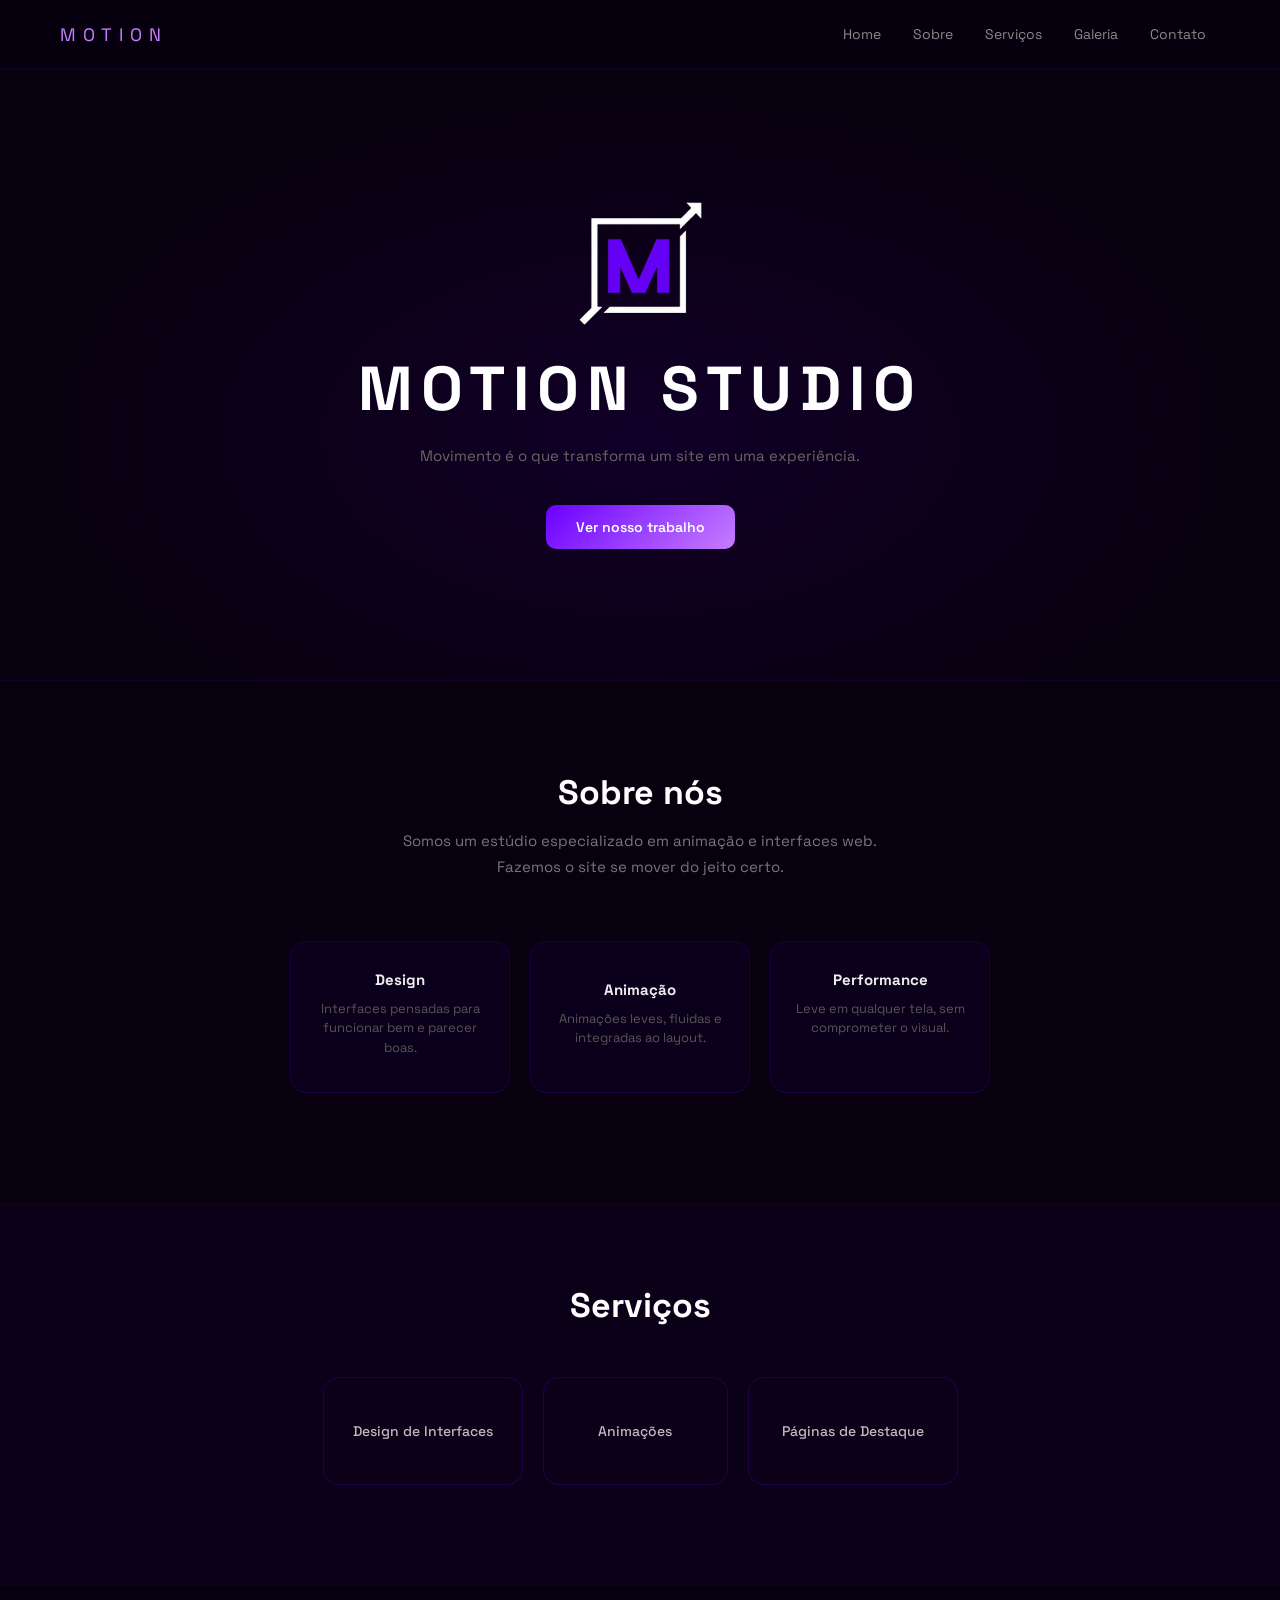
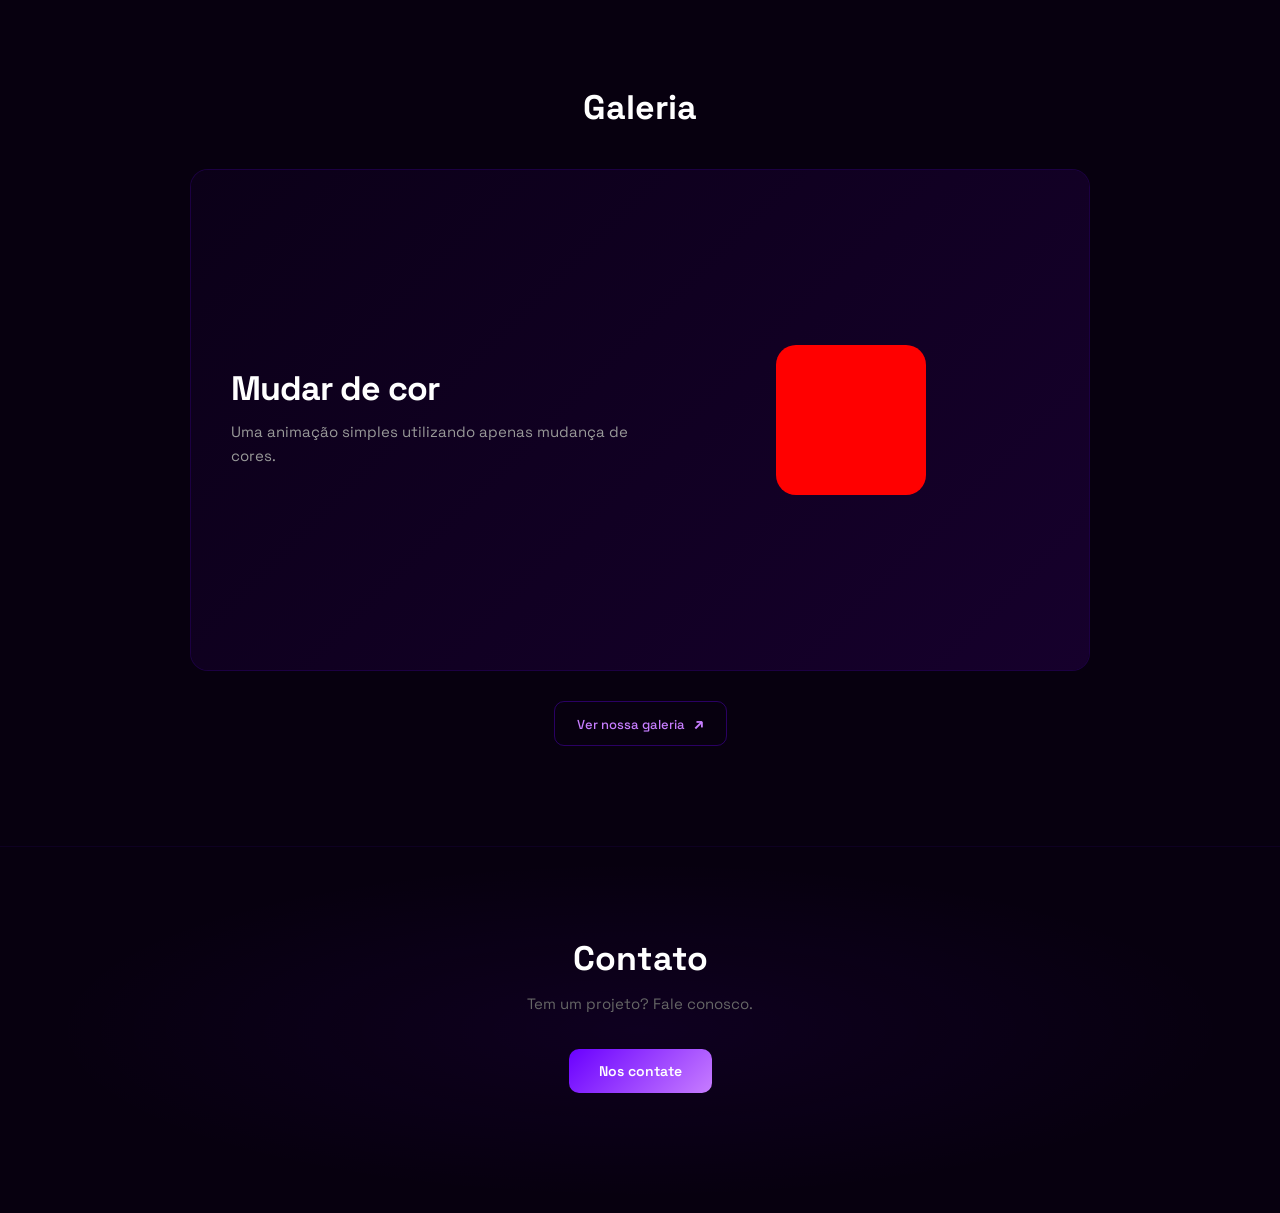
==== commit 60f68144: "Adição de logo na capa" ====
--- a/index.html
+++ b/index.html
@@ -25,6 +25,8 @@
     </header>
 
     <section class="capa">
+      <img src="img/favicon.ico" width="128px" />
+      <br />
       <h1>MOTION STUDIO</h1>
       <p class="capafrase">
         Movimento é o que transforma um site em uma experiência.
@@ -80,7 +82,9 @@
           <div class="slide">
             <div class="texto">
               <h3>Texto piscando</h3>
-              <p>Um efeito básico de opacidade para criar uma chamada visual.</p>
+              <p>
+                Um efeito básico de opacidade para criar uma chamada visual.
+              </p>
             </div>
             <div class="demo">
               <div class="piscando">ON</div>
@@ -105,9 +109,15 @@
             <div class="demo">
               <div class="orbita">
                 <div class="centro"></div>
-                <div class="anel anel1"><div class="planeta planeta1"></div></div>
-                <div class="anel anel2"><div class="planeta planeta2"></div></div>
-                <div class="anel anel3"><div class="planeta planeta3"></div></div>
+                <div class="anel anel1">
+                  <div class="planeta planeta1"></div>
+                </div>
+                <div class="anel anel2">
+                  <div class="planeta planeta2"></div>
+                </div>
+                <div class="anel anel3">
+                  <div class="planeta planeta3"></div>
+                </div>
               </div>
             </div>
           </div>
@@ -127,4 +137,4 @@
       </a>
     </section>
   </body>
-</html>+</html>
--- a/style.css
+++ b/style.css
@@ -93,8 +93,7 @@
 }
 
 .nav a:hover {
-  background: rgba(106, 0, 255, 0.18);
-  color: #fff;
+  color: rgb(207, 173, 255);
 }
 
 .capa {
@@ -737,4 +736,4 @@
   50% {
     border-color: transparent;
   }
-}+}
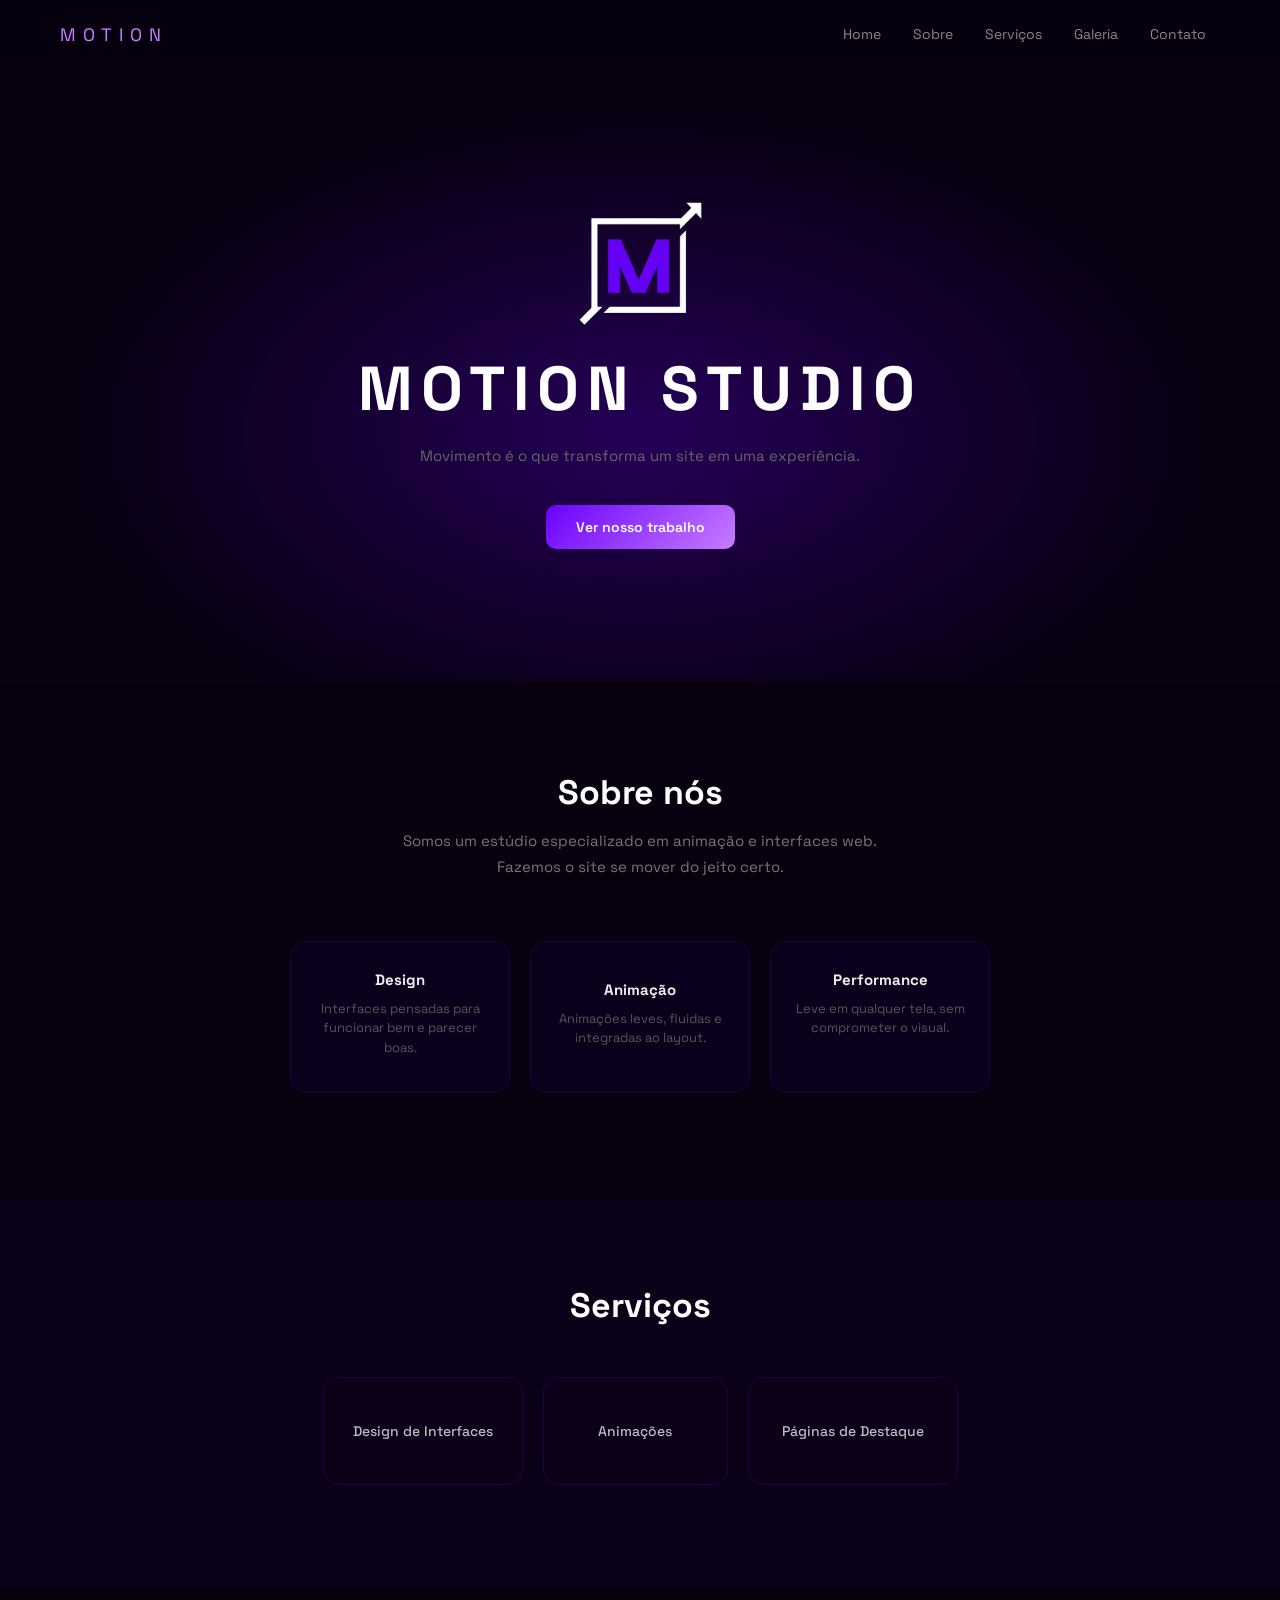
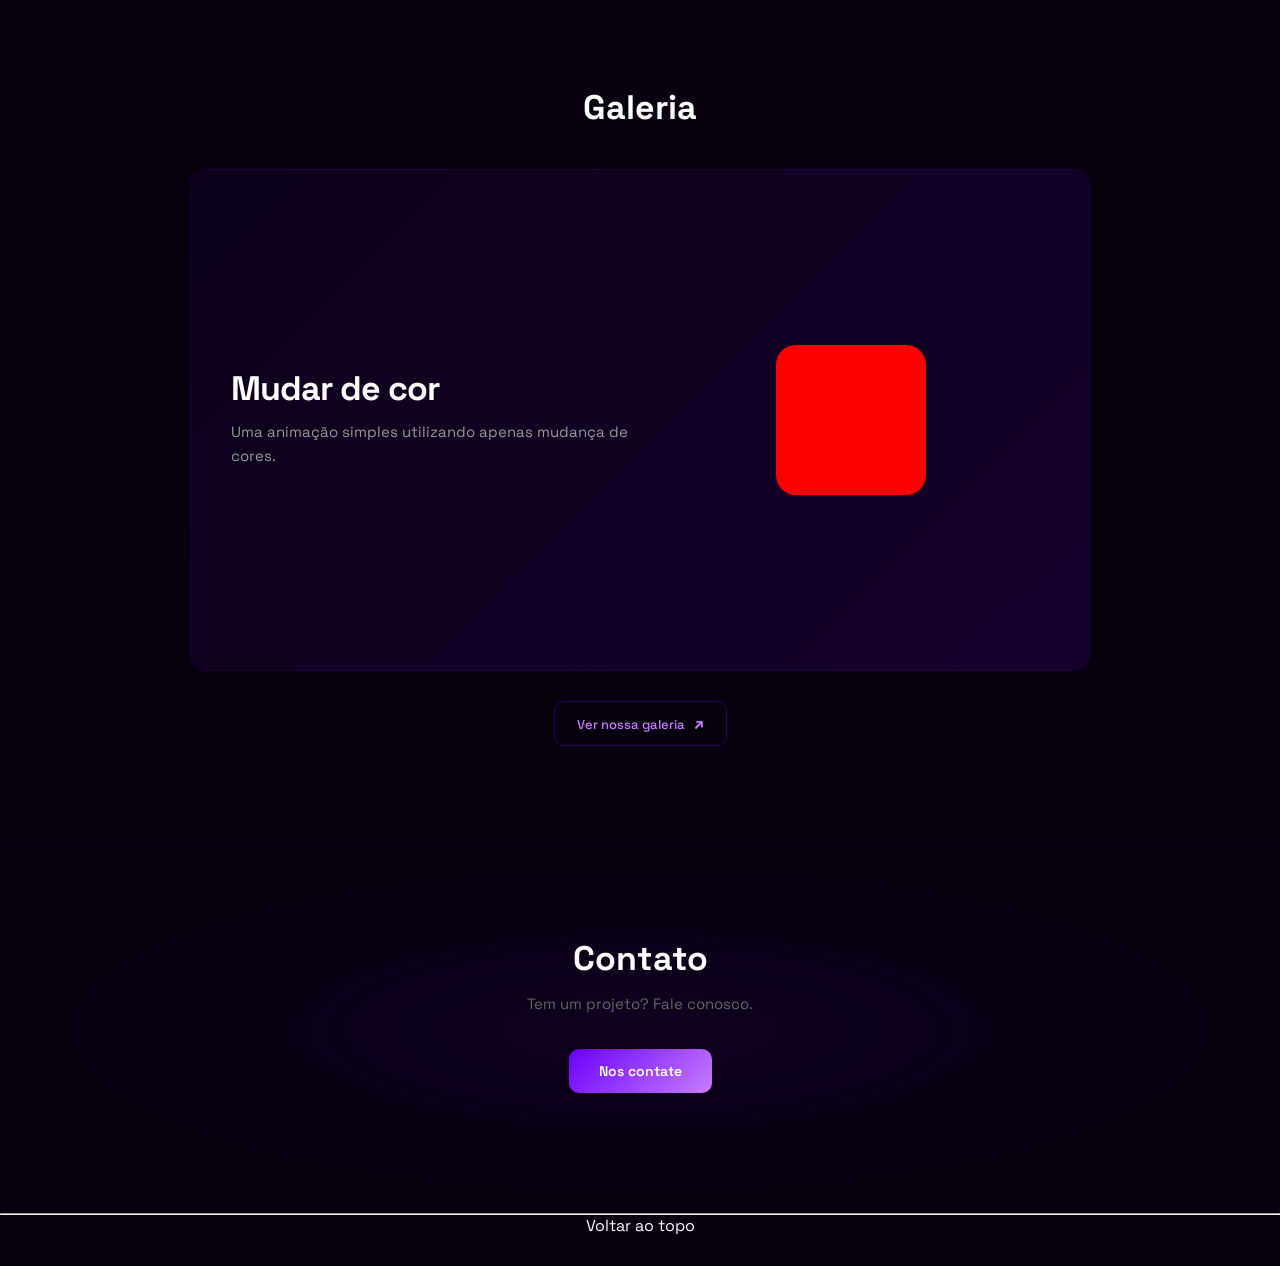
==== commit 35562c2a: "correção de bugs e adição de animações" ====
--- a/index.html
+++ b/index.html
@@ -25,7 +25,7 @@
     </header>
 
     <section class="capa">
-      <img src="img/favicon.ico" width="128px" />
+      <img src="img/favicon.ico" width="128px" class="capaimagem" />
       <br />
       <h1>MOTION STUDIO</h1>
       <p class="capafrase">
@@ -136,5 +136,9 @@
         Nos contate
       </a>
     </section>
+    <hr />
+    <footer>
+      <a href="#">Voltar ao topo</a>
+    </footer>
   </body>
 </html>
--- a/style.css
+++ b/style.css
@@ -104,12 +104,31 @@
   align-items: center;
   text-align: center;
   padding: 60px 24px;
+  position: relative;
+  overflow: hidden;
+  border-bottom: 1px solid rgba(106, 0, 255, 0.1);
+}
+
+.capa::before {
+  content: "";
+  position: absolute;
+  inset: 0;
   background: radial-gradient(
     ellipse at 50% 60%,
-    rgba(106, 0, 255, 0.1) 0%,
+    rgba(106, 0, 255, 0.3) 0%,
     transparent 65%
   );
-  border-bottom: 1px solid rgba(106, 0, 255, 0.1);
+  animation: fundoAnimar 6s ease-in-out infinite;
+  z-index: 0;
+}
+
+.capa > * {
+  position: relative;
+  z-index: 1;
+}
+
+.capaimagem {
+  animation: flutuar 3s ease-in-out infinite;
 }
 
 .capa h1 {
@@ -129,6 +148,7 @@
 .capa .capabotao:hover {
   top: -3px;
   box-shadow: 0 14px 32px rgba(106, 0, 255, 0.4);
+  animation: none;
 }
 
 .capabotao {
@@ -147,6 +167,7 @@
   transition:
     top 0.3s,
     box-shadow 0.3s;
+  animation: pulsar 2s ease-in-out infinite;
 }
 
 .sobretexto {
@@ -540,6 +561,19 @@
   box-shadow: 0 14px 32px rgba(106, 0, 255, 0.4);
 }
 
+footer a {
+  margin-bottom: 30px;
+  display: flex;
+  justify-content: center;
+  align-items: center;
+  text-align: center;
+  transition: 0.2s;
+}
+
+footer a:hover {
+  color: #c77dff;
+}
+
 @keyframes neon {
   0% {
     text-shadow:
@@ -737,3 +771,31 @@
     border-color: transparent;
   }
 }
+
+@keyframes fundoAnimar {
+  0%,
+  100% {
+    transform: scale(1) translate(0%, 0%);
+    opacity: 0.7;
+  }
+  33% {
+    transform: scale(1.5) translate(15%, -10%);
+    opacity: 1;
+  }
+  66% {
+    transform: scale(1.2) translate(-15%, 10%);
+    opacity: 0.85;
+  }
+}
+
+@keyframes pulsar {
+  0%,
+  100% {
+    transform: scale(1);
+    box-shadow: 0 0 0 0 rgba(106, 0, 255, 0.5);
+  }
+  50% {
+    transform: scale(1.05);
+    box-shadow: 0 0 0 10px rgba(106, 0, 255, 0);
+  }
+}
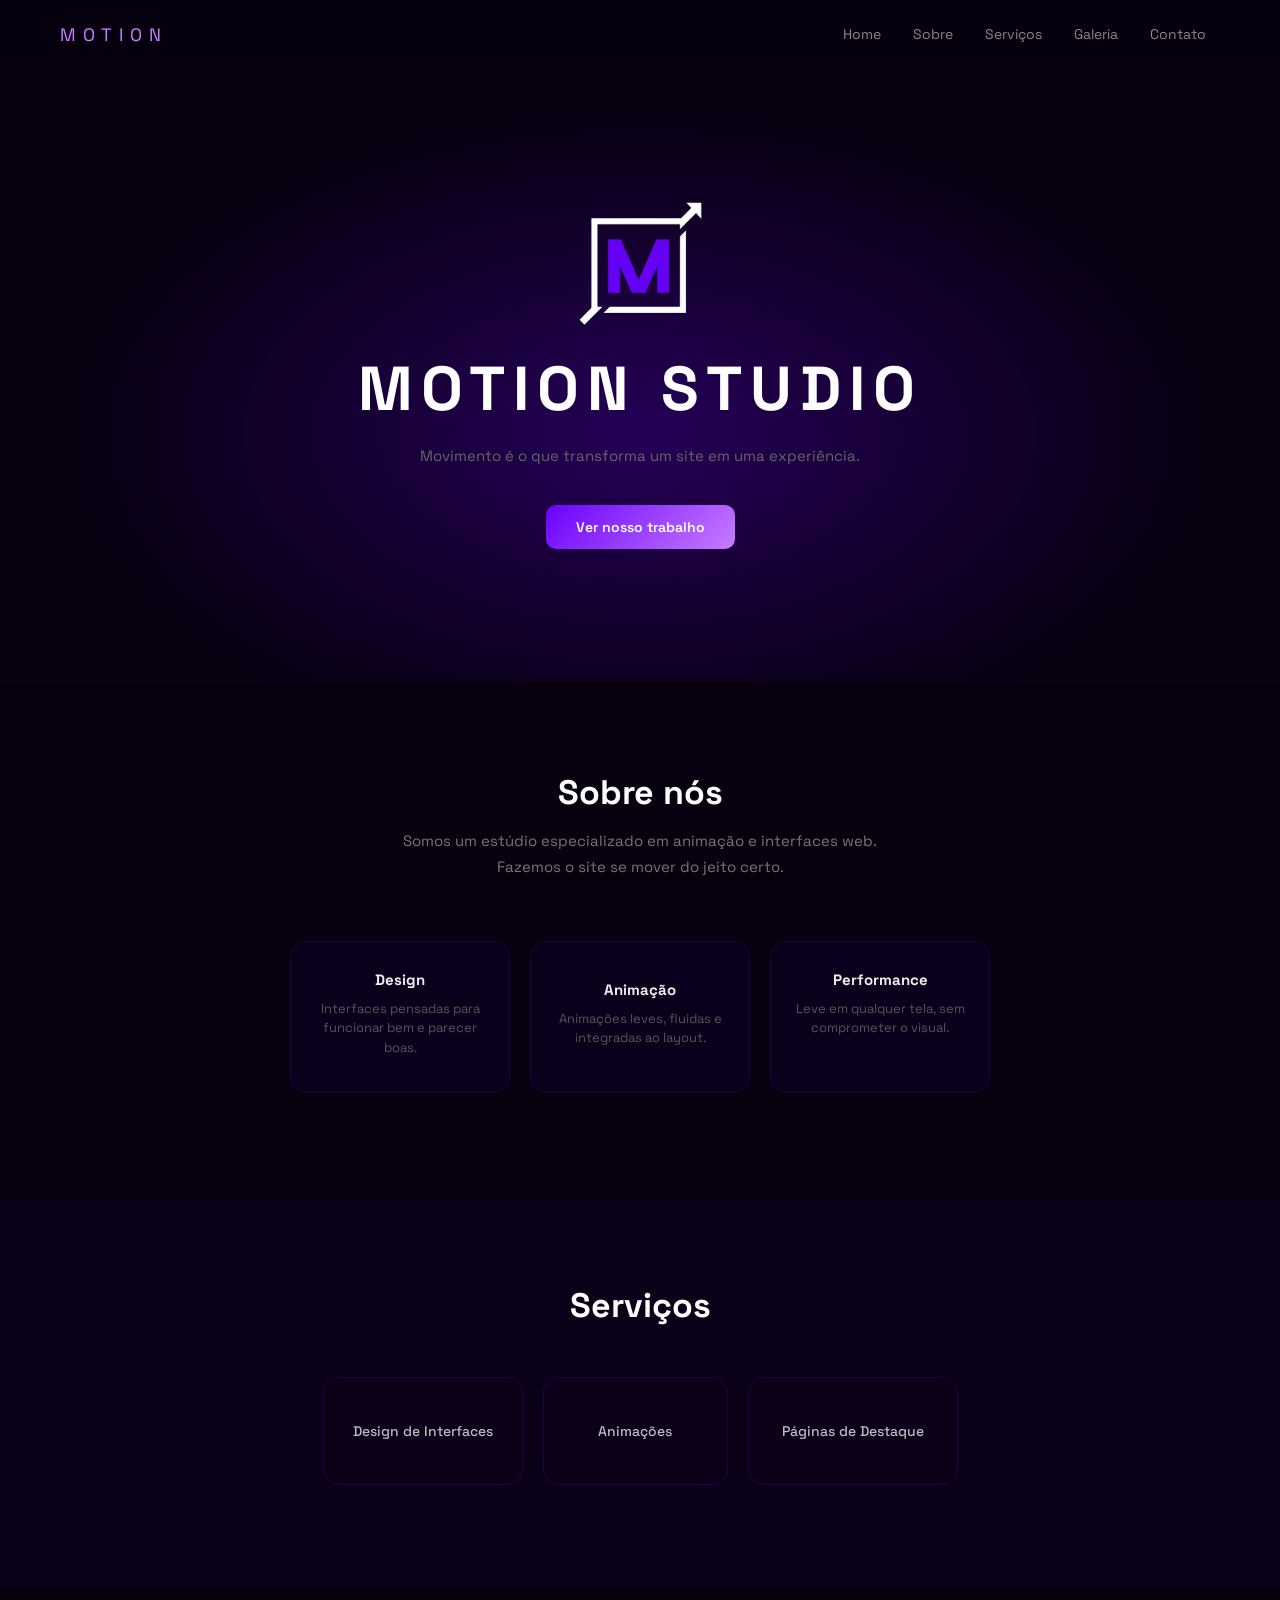
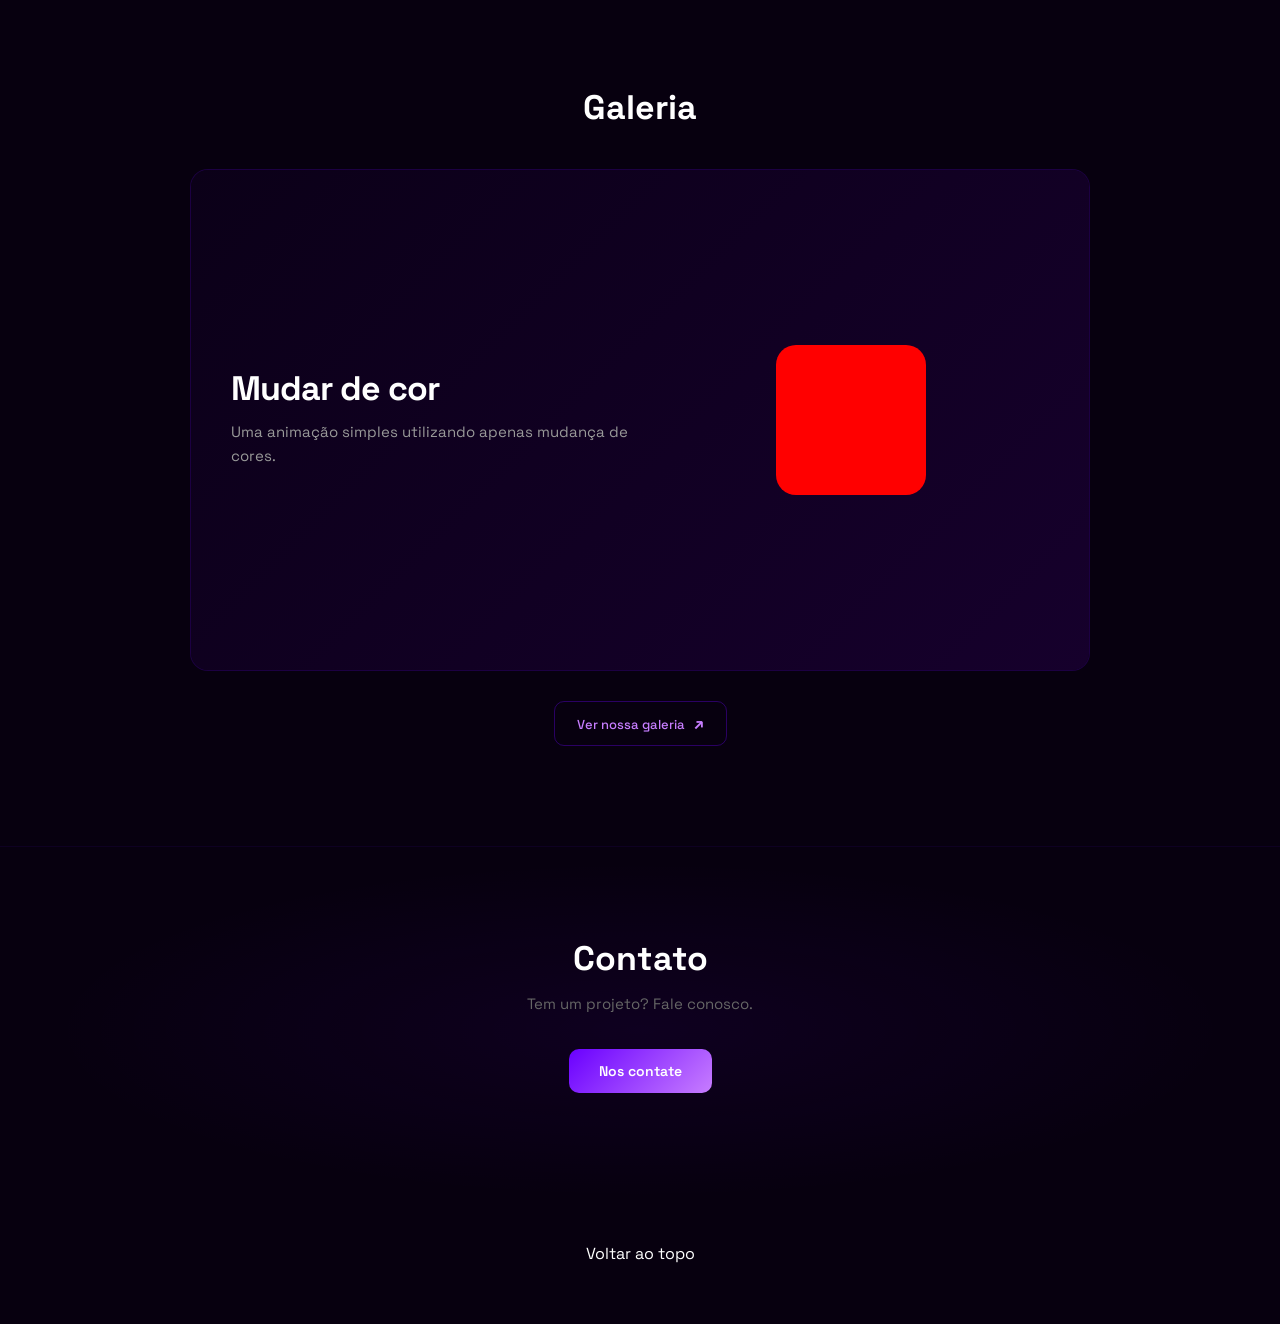
==== commit 17b3615e: "Tira hr de footer" ====
--- a/index.html
+++ b/index.html
@@ -136,7 +136,6 @@
         Nos contate
       </a>
     </section>
-    <hr />
     <footer>
       <a href="#">Voltar ao topo</a>
     </footer>
--- a/style.css
+++ b/style.css
@@ -562,6 +562,7 @@
 }
 
 footer a {
+  padding: 30px;
   margin-bottom: 30px;
   display: flex;
   justify-content: center;
